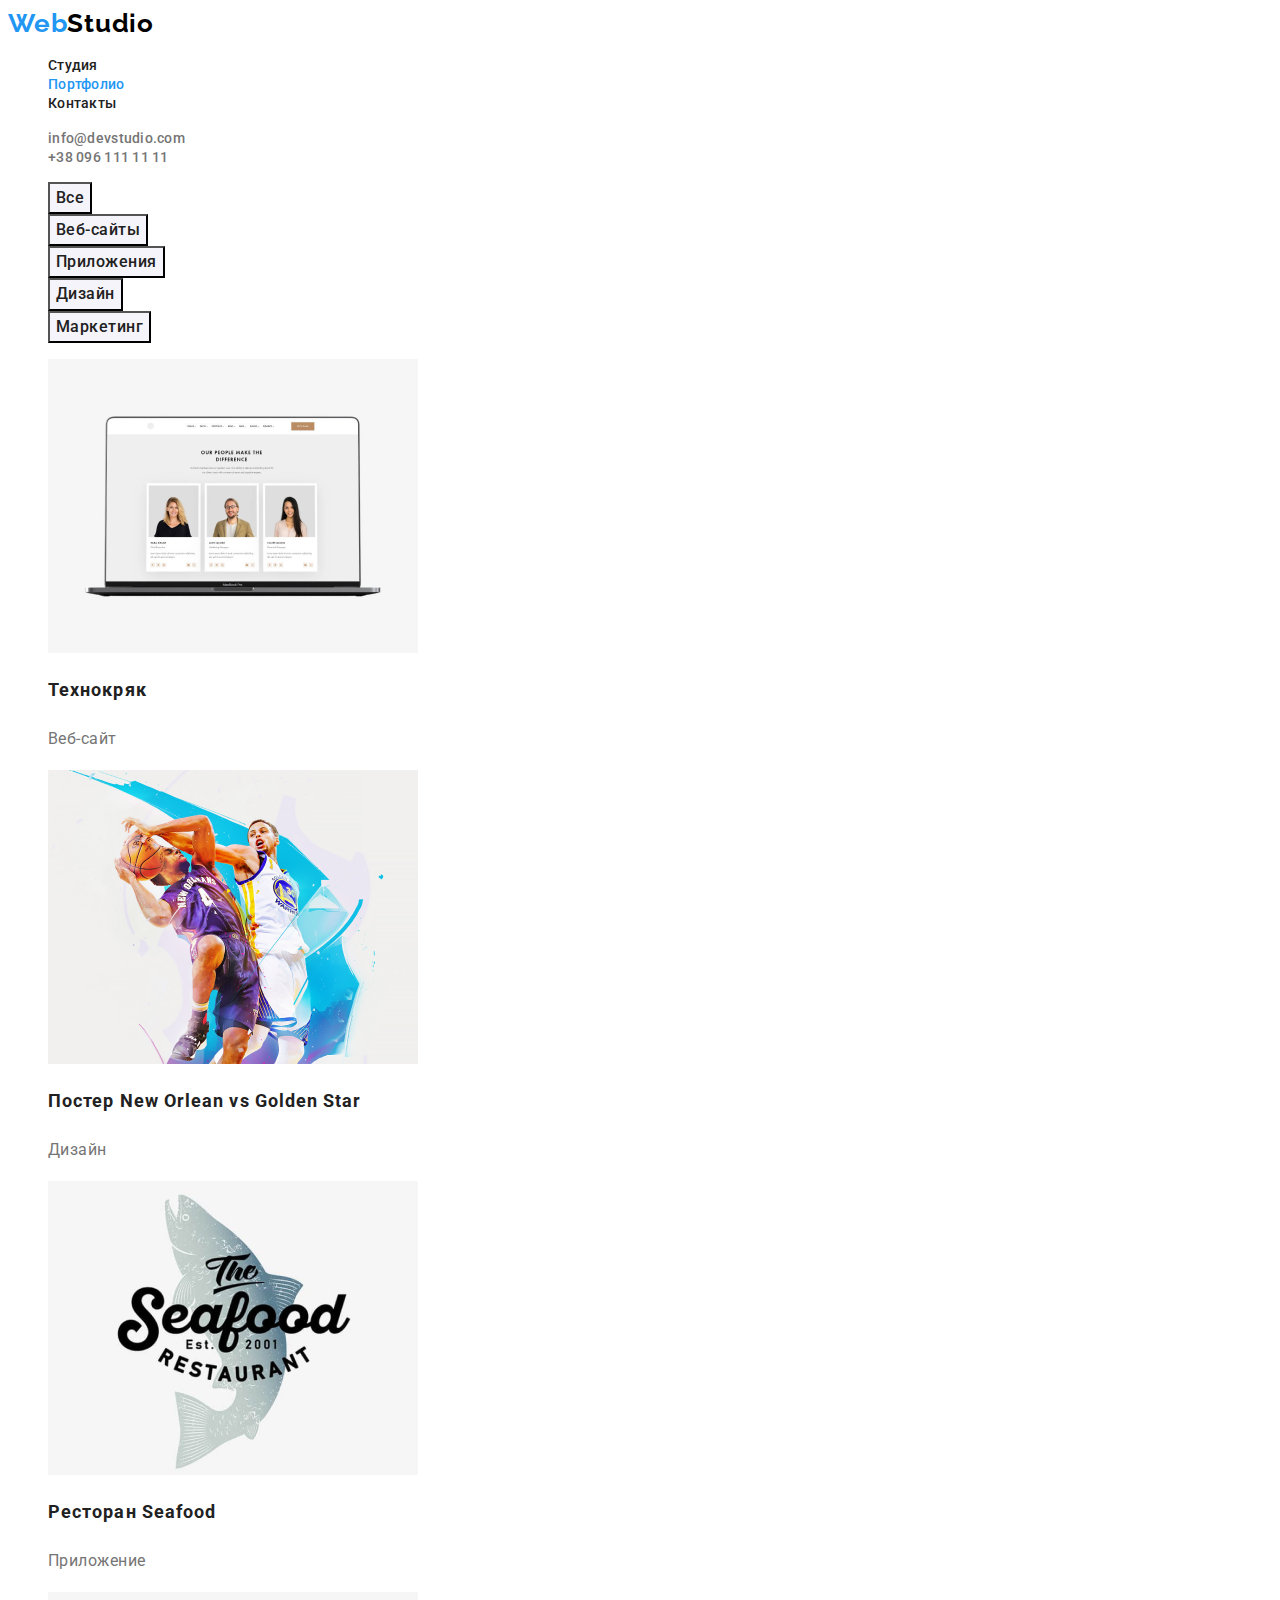
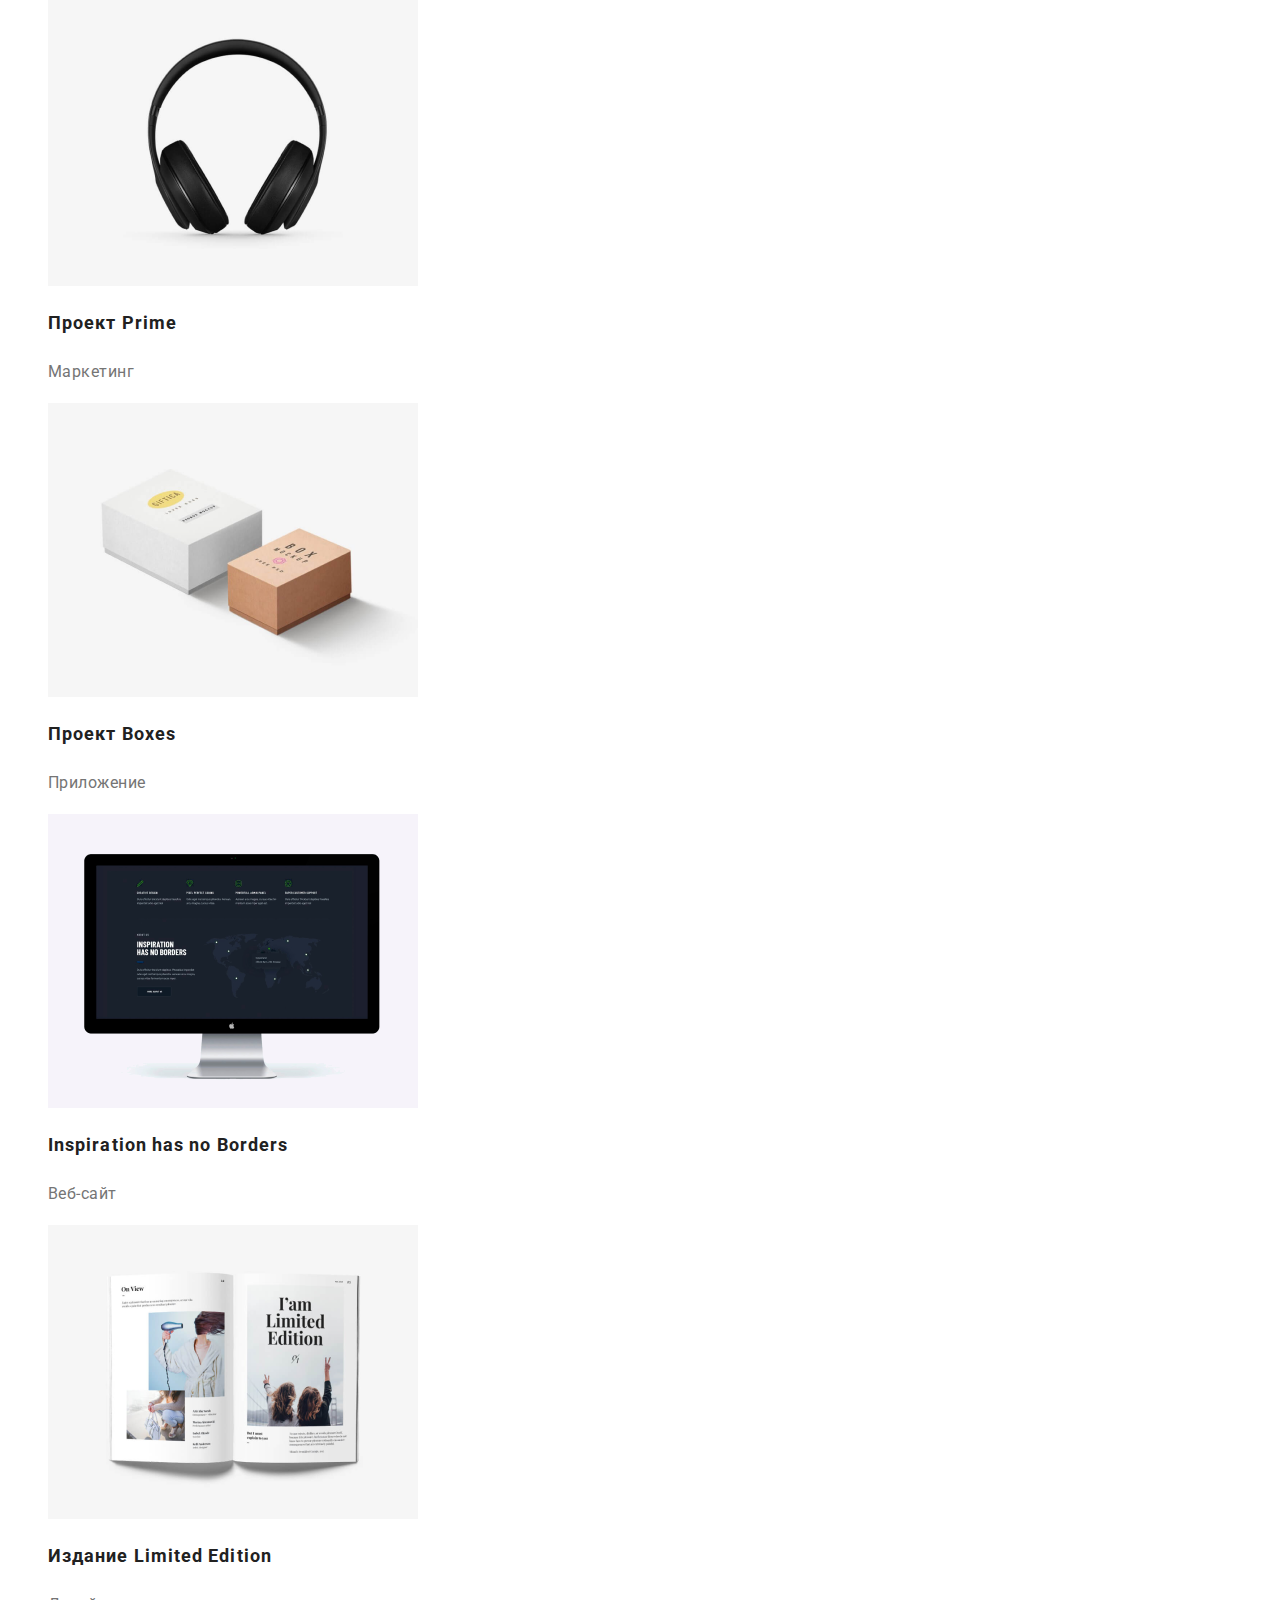
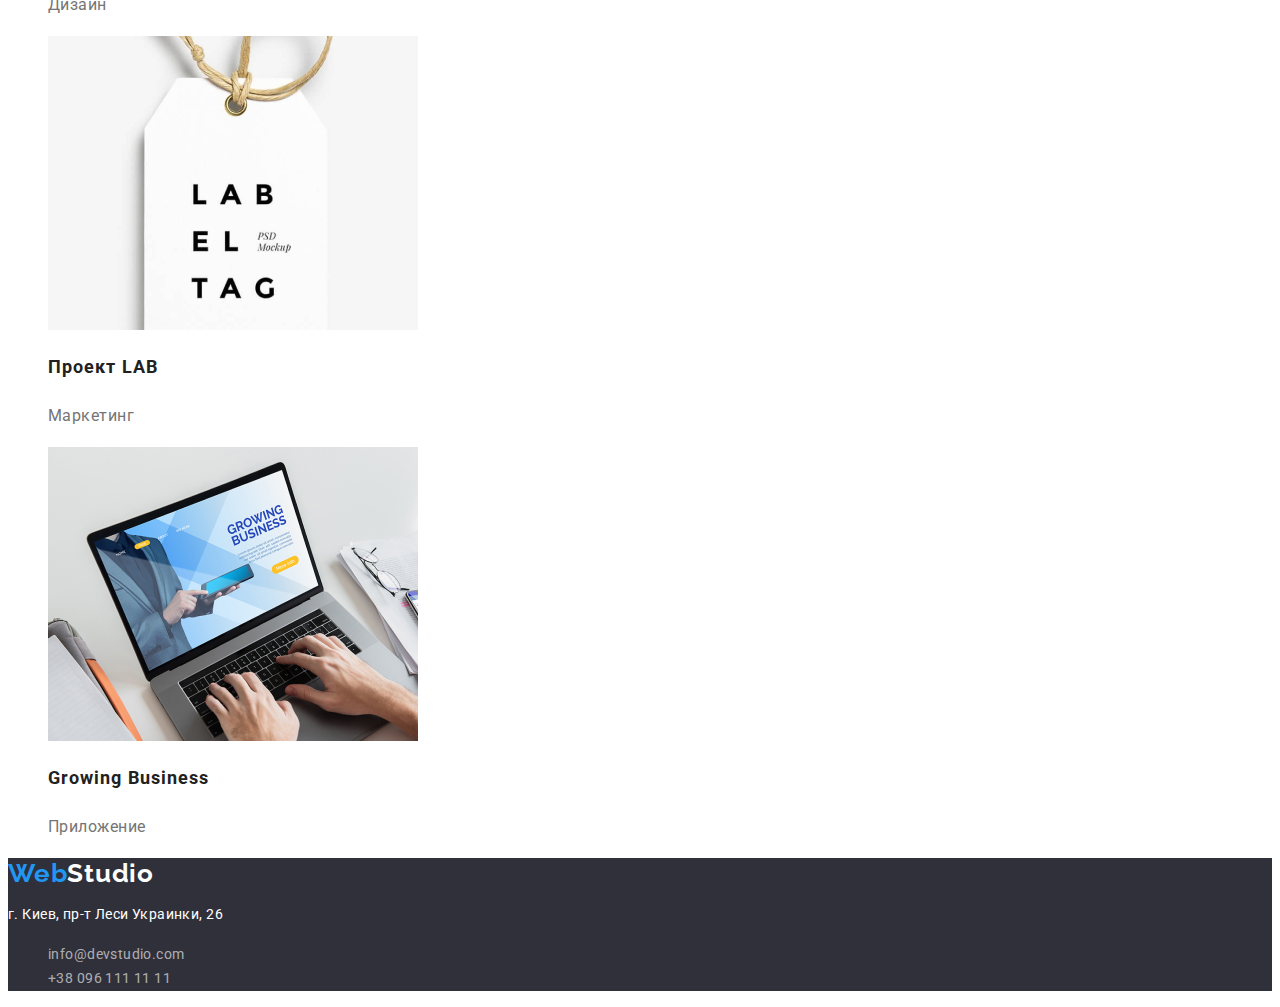
==== portfolio.html @ 2c758ee2 "git start hw03" ====
<!DOCTYPE html>
<html lang="ru">

<head>
    <meta charset="UTF-8">
    <meta name="viewport" content="width=device-width, initial-scale=1.0">
    <title>Homework 2</title>
    <link rel="stylesheet" href="./css/normalize.css" />
    <link rel="stylesheet" href="css/styles.css"/>
    <link rel="preconnect" href="https://fonts.gstatic.com">
    <link href="https://fonts.googleapis.com/css2?family=Raleway:wght@700&family=Roboto:wght@400;500;700;900&display=swap"
        rel="stylesheet">
</head>
<body>
    <header>
        <nav>
            <!-- Logo -->
            <a class="logo" href="index.html"><span class="web">Web</span><span class="studio-logo">Studio</span></a>
            <!-- Header menu -->
            <ul class="header-nav">
                <li><a href="index.html">Студия</a></li>
                <li><a href="portfolio.html" class="link current">Портфолио</a></li>
                <li><a href="#">Контакты</a></li>
            </ul>
        </nav>
        <!-- Contacts -->
        <address>
            <ul class="header-address">
                <li><a href="mailto:info@devstudio.com">info@devstudio.com</a></li>
                <li><a href="tel:+380961111111">+38 096 111 11 11</a></li>
            </ul>
        </address>
    </header>
    <main>
        <section>
            <ul class="portfolio-buttons">
                <li><button class="portfolio-button-text">Все</button></li>
                <li><button class="portfolio-button-text">Веб-сайты</button></li>
                <li><button class="portfolio-button-text">Приложения</button></li>
                <li><button class="portfolio-button-text">Дизайн</button></li>
                <li><button class="portfolio-button-text">Маркетинг</button></li>
            </ul>
            <!-- Hidden heading -->
            <h1 class="visually-hidden">All progects</h1>
            <ul class="all-progects">
                <li>
                    <img src="images/tekhnokriak.png" alt="Открытая страница в браузере" width="370">
                    <h2>Технокряк</h2>
                    <p>Веб-сайт</p>
                </li>
                <li>
                    <img src="images/poster-new-orlean-vs-golden-star.png" alt="постер с баскетболистами в игре" width="370">
                    <h2>Постер New Orlean vs Golden Star</h2>
                    <p>Дизайн</p>
                </li>
                <li>
                    <img src="images/restaurant-seafood.png" alt="логотип ресторана с рыбой" width="370">
                    <h2>Ресторан Seafood</h2>
                    <p>Приложение</p>
                </li>
                <li>
                    <img src="images/project-prime.png" alt="наушники" width="370">
                    <h2>Проект Prime</h2>
                    <p>Маркетинг</p>
                </li>
                <li>
                    <img src="images/project-boxes.png" alt="две коробки" width="370">
                    <h2>Проект Boxes</h2>
                    <p>Приложение</p>
                </li>
                <li>
                    <img src="images/inspirations-has-no-brothers.png" alt="страница в браузере с многочисленными секциями" width="370">
                    <h2>Inspiration has no Borders</h2>
                    <p>Веб-сайт</p>
                </li>
                <li>
                    <img src="images/izdanie-limited-editions.png" alt="раскрытая книга" width="370">
                    <h2>Издание Limited Edition</h2>
                    <p>Дизайн</p>
                </li>
                <li>
                    <img src="images/project-lab.png" alt="вещевая бирка с надписью" width="370">
                    <h2>Проект LAB</h2>
                    <p>Маркетинг</p>
                </li>
                <li>
                    <img src="images/growing-business.png" alt="руки на клавиатуре и открыт сайт в браузере" width="370">
                    <h2>Growing Business</h2>
                    <p>Приложение</p>
                </li>
            </ul>
        </section>  
    </main>
    <footer>
        <!-- Logo -->
        <a class="footer-logo" href="index.html"><span class="web">Web</span><span class="logo-studio">Studio</span></a>
        <address>
            <p class="address-footer">г. Киев, пр-т Леси Украинки, 26</p>
            <ul class="footer-contacts">
                <li><a href="mailto:info@devstudio.com">info@devstudio.com</a></li>
                <li><a href="tel:+380961111111">+38 096 111 11 11</a></li>
            </ul>
        </address>
    </footer>

</body>

</html>
---- css/styles.css ----
:root {
  --pre-black: rgba(33, 33, 33, 1);
  --white: rgba(255, 255, 255, 1);
  --grey: rgba(117, 117, 117, 1);
  --blue: rgba(33, 150, 243, 1);
  --black: rgba(0, 0, 0, 1);
  --dark-grey: rgba(47, 48, 58, 1);
  --white-op62: rgba(255, 255, 255, 0.62);
  --grey-white: rgba(236, 236, 236, 1);
  --light-grey-white: rgba(245, 244, 250, 1);
  --black-op25: rgba(0, 0, 0, 0.25);
}

body {
  font-family: 'Roboto', sans-serif;
}

/*header*/

header {
  background-color: var(--white);
}

.logo {
  font-family: 'Raleway', sans-serif;
  font-weight: 700;
  font-size: 26px;
  line-height: 1.2;
  letter-spacing: 0.03em;
  text-decoration: none;
  height: 31px;
  width: 145px;
  left: 215px;
  top: 24px;
  /* text-shadow: 0px 4px 4px var(--black-op25);  добавление тени для логотипа, включу потом*/
}

.logo:hover,
.logo:visited {
  color: var(--black);
}

.web {
  color: var(--blue);
}

.studio-logo {
  color: var(--black);
}

.header-nav {
  list-style-type: none; /* Убираем маркеры */
}

.header-nav a {
  color: var(--pre-black);
  text-decoration: none;
  height: 16px;
  font-size: 14px;
  font-weight: 500;
  line-height: 1.15;
  letter-spacing: 0.02em;
}

.header-nav a:visited {
  color: var(--pre-black);
}

.header-nav a:focus,
.header-nav a:hover {
  color: var(--blue);
}

.header-nav .link.current {
  color: var(--blue);
}

.header-address {
  list-style-type: none; /* Убираем маркеры */
}

.header-address a {
  color: var(--grey);
  text-decoration: none;
  height: 16px;
  font-size: 14px;
  font-weight: 500;
  letter-spacing: 0.02em;
  line-height: 1.15;
}

.header-address a:visited {
  color: var(--grey);
}

.header-address a:focus,
.header-address a:hover {
  color: var(--blue);
}

/*end header*/
/*hero*/

.hero {
  background-color: var(--dark-grey);
}

.hero-title {
  color: var(--white);
  text-transform: uppercase;
  font-size: 44px;
  font-weight: 900;
  line-height: 1.36;
  letter-spacing: 0.06em;
  text-align: center;
}

.button-hero {
  font-family: inherit;
  color: var(--white);
  background-color: var(--blue);
  font-size: 16px;
  font-weight: 700;
  line-height: 1.88;
  letter-spacing: 0.06em;
  text-align: center;
}

.button-text {
  text-align: center;
}

/*end hero*/

/*section Наши преимущества */

.visually-hidden {
  position: absolute;
  width: 1px;
  height: 1px;
  margin: -1px;
  border: 0;
  padding: 0;

  white-space: nowrap;
  clip-path: inset(100%);
  clip: rect(0 0 0 0);
  overflow: hidden;
}

.our-advantages h3 {
  color: var(--pre-black);
  font-size: 14px;
  font-weight: 700;
  line-height: 1.15;
  letter-spacing: 0.03em;
  text-align: left;
  text-transform: uppercase;
}

.our-advantages p {
  color: var(--grey);
  font-size: 14px;
  font-weight: 400;
  line-height: 1.71;
  letter-spacing: 0.03em;
  text-align: left;
}

.our-advantages {
  list-style-type: none; /* Убираем маркеры */
}

/* end Наши преимущества */
/* чем мы занимаемся */

.what-we-do {
  color: var(--pre-black);
  font-size: 36px;
  font-weight: 700;
  line-height: 1.17;
  letter-spacing: 0.03em;
  text-align: center;
}

.what-we-do-images {
  list-style-type: none; /* Убираем маркеры */
}

/* end чем мы занимаемся */
/*our team*/

.team-section {
  background-color: var(--light-grey-white);
}

.team {
  color: var(--pre-black);
  font-size: 36px;
  font-weight: 700;
  line-height: 1.17;
  letter-spacing: 0.03em;
  text-align: center;
}

.list-team {
  list-style-type: none; /* Убираем маркеры */
}

.list-team h3 {
  color: var(--pre-black);
  font-size: 16px;
  font-weight: 500;
  line-height: 1.19;
  letter-spacing: 0.03em;
}

.list-team p {
  color: var(--grey);
  font-size: 16px;
  font-weight: 400;
  line-height: 1.19;
  letter-spacing: 0.03em;
}

/*end our team*/
/*footer*/

footer {
  background-color: var(--dark-grey);
}

.footer-logo {
  font-family: 'Raleway', sans-serif;
  font-size: 26px;
  font-weight: 700;
  line-height: 1.2;
  letter-spacing: 0.03em;
  text-align: left;
  text-decoration: none;
}

.logo-studio {
  color: var(--white);
}

.address-footer {
  font-family: inherit;
  color: var(--white);
  font-size: 14px;
  font-weight: 400;
  line-height: 1.71;
  letter-spacing: 0.03em;
  text-align: left;
  text-indent: ;
}

.footer-contacts {
  list-style-type: none; /* Убираем маркеры */
}

.footer-contacts a {
  font-family: inherit;
  color: var(--white-op62);
  font-size: 14px;
  font-weight: 400;
  line-height: 1.71;
  letter-spacing: 0.03em;
  text-align: left;
  text-decoration: none;
}

/* portfolio file*/
/*main portfolio */

.portfolio-buttons {
  list-style-type: none;
}

.portfolio-buttons button:focus,
.portfolio-buttons button:hover {
  color: var(--white);
  background-color: var(--blue);
}

.portfolio-button-text {
  color: var(--pre-black);
  background-color: var(--light-grey-white);
  font-family: inherit;
  font-size: 16px;
  font-weight: 500;
  line-height: 1.63;
  letter-spacing: 0.03em;
}

.all-progects {
  list-style-type: none;
}

.all-progects h2 {
  color: var(--pre-black);
  font-family: inherit;
  font-size: 18px;
  font-weight: 700;
  line-height: 2;
  letter-spacing: 0.06em;
}

.all-progects p {
  color: var(--grey);
  font-family: inherit;
  font-size: 16px;
  font-weight: 400;
  line-height: 1.88;
  letter-spacing: 0.03em;
}
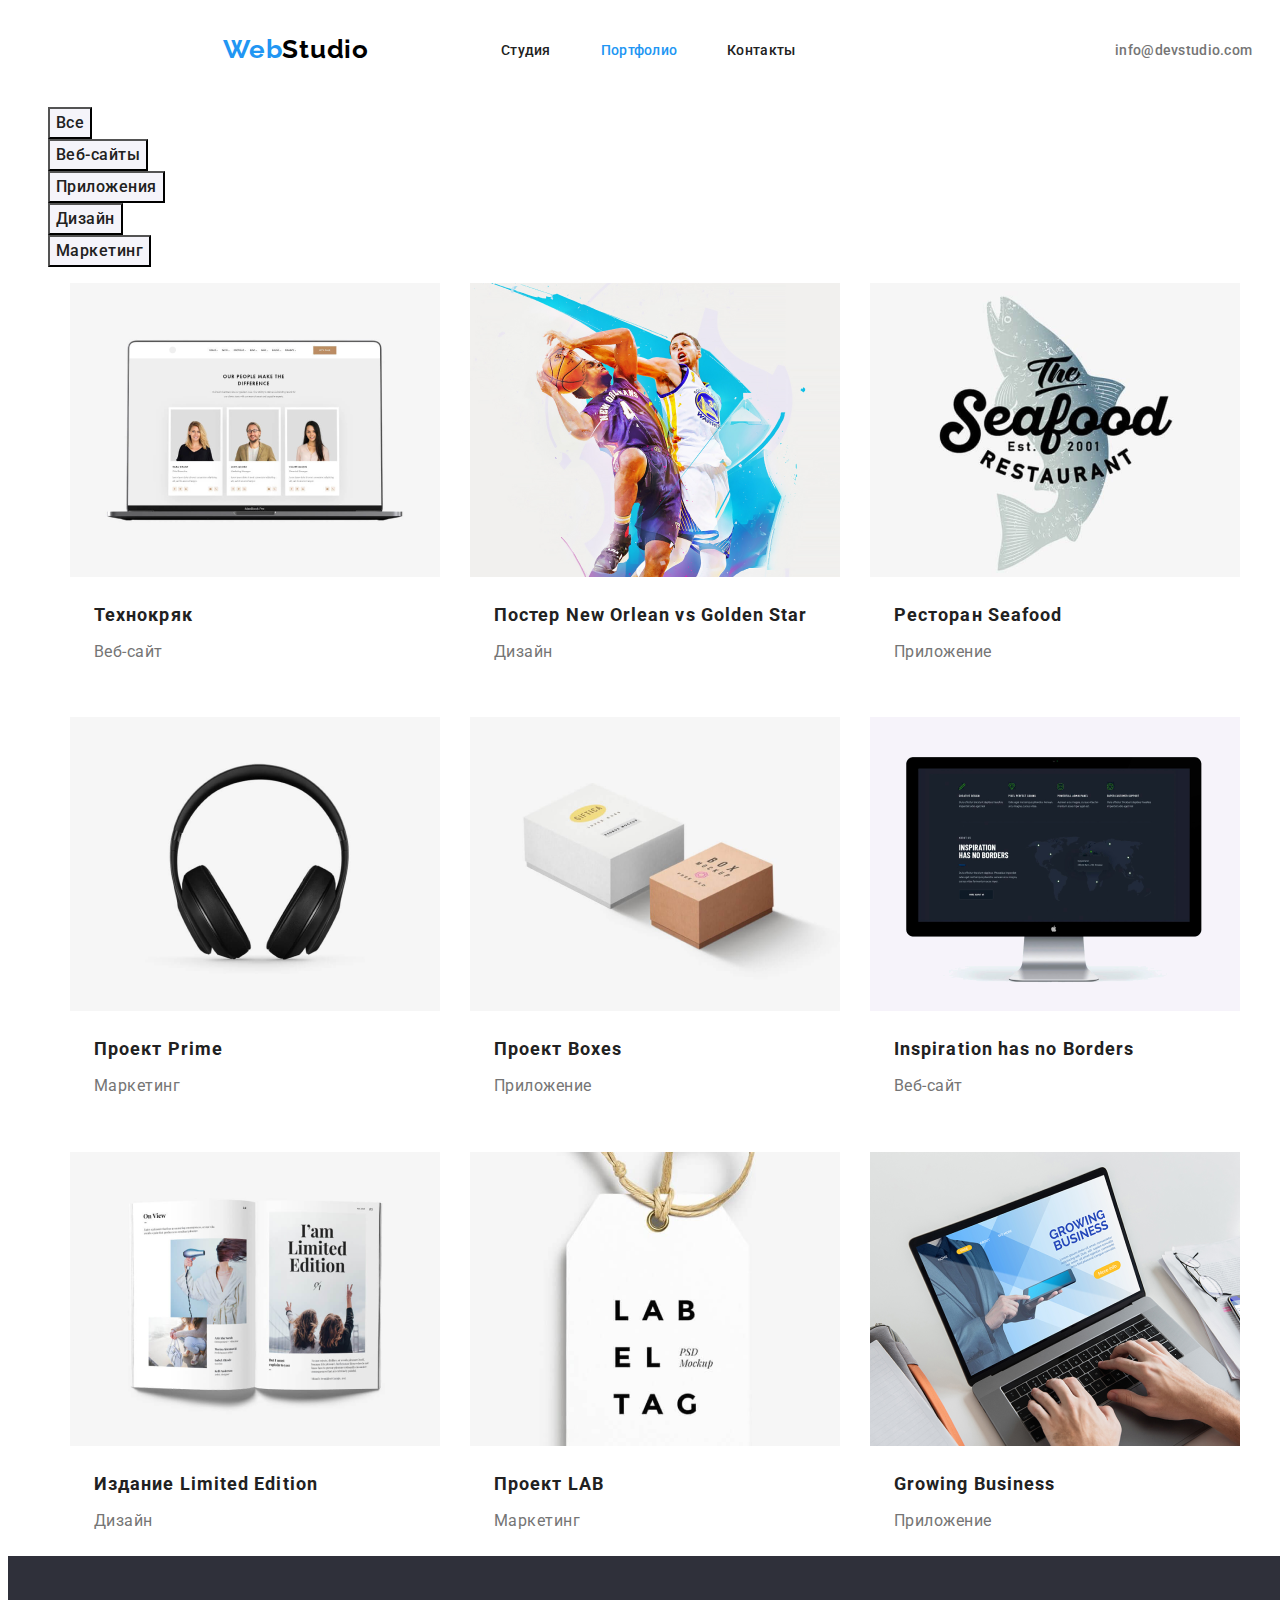
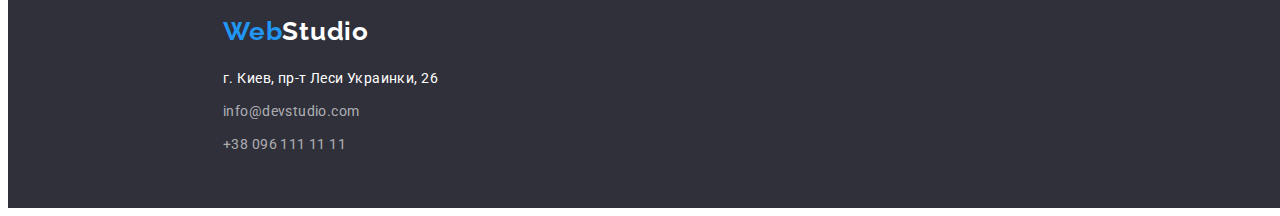
==== commit 2f36609e: "portfolio page, container-cards" ====
--- a/portfolio.html
+++ b/portfolio.html
@@ -18,16 +18,16 @@
             <a class="logo" href="index.html"><span class="web">Web</span><span class="studio-logo">Studio</span></a>
             <!-- Header menu -->
             <ul class="header-nav">
-                <li><a href="index.html">Студия</a></li>
-                <li><a href="portfolio.html" class="link current">Портфолио</a></li>
-                <li><a href="#">Контакты</a></li>
+                <li class="nav-item"><a href="index.html" class="link">Студия</a></li>
+                <li class="nav-item"><a href="portfolio.html" class="link current">Портфолио</a></li>
+                <li class="nav-item"><a href="#" class="link">Контакты</a></li>
             </ul>
         </nav>
         <!-- Contacts -->
         <address>
             <ul class="header-address">
-                <li><a href="mailto:info@devstudio.com">info@devstudio.com</a></li>
-                <li><a href="tel:+380961111111">+38 096 111 11 11</a></li>
+                <li class="address-item"><a href="mailto:info@devstudio.com">info@devstudio.com</a></li>
+                <li class="address-item"><a href="tel:+380961111111">+38 096 111 11 11</a></li>
             </ul>
         </address>
     </header>
@@ -42,65 +42,122 @@
             </ul>
             <!-- Hidden heading -->
             <h1 class="visually-hidden">All progects</h1>
-            <ul class="all-progects">
-                <li>
-                    <img src="images/tekhnokriak.png" alt="Открытая страница в браузере" width="370">
-                    <h2>Технокряк</h2>
-                    <p>Веб-сайт</p>
-                </li>
-                <li>
-                    <img src="images/poster-new-orlean-vs-golden-star.png" alt="постер с баскетболистами в игре" width="370">
-                    <h2>Постер New Orlean vs Golden Star</h2>
-                    <p>Дизайн</p>
-                </li>
-                <li>
-                    <img src="images/restaurant-seafood.png" alt="логотип ресторана с рыбой" width="370">
-                    <h2>Ресторан Seafood</h2>
-                    <p>Приложение</p>
-                </li>
-                <li>
-                    <img src="images/project-prime.png" alt="наушники" width="370">
-                    <h2>Проект Prime</h2>
-                    <p>Маркетинг</p>
-                </li>
-                <li>
-                    <img src="images/project-boxes.png" alt="две коробки" width="370">
-                    <h2>Проект Boxes</h2>
-                    <p>Приложение</p>
-                </li>
-                <li>
-                    <img src="images/inspirations-has-no-brothers.png" alt="страница в браузере с многочисленными секциями" width="370">
-                    <h2>Inspiration has no Borders</h2>
-                    <p>Веб-сайт</p>
-                </li>
-                <li>
-                    <img src="images/izdanie-limited-editions.png" alt="раскрытая книга" width="370">
-                    <h2>Издание Limited Edition</h2>
-                    <p>Дизайн</p>
-                </li>
-                <li>
-                    <img src="images/project-lab.png" alt="вещевая бирка с надписью" width="370">
-                    <h2>Проект LAB</h2>
-                    <p>Маркетинг</p>
-                </li>
-                <li>
-                    <img src="images/growing-business.png" alt="руки на клавиатуре и открыт сайт в браузере" width="370">
-                    <h2>Growing Business</h2>
-                    <p>Приложение</p>
-                </li>
-            </ul>
+            <div class="container-cards">
+                <ul class="all-progects">
+                    <li class="item">
+                        <article class="card">
+                            <div class="card-thumb">
+                                <img src="images/tekhnokriak.png" alt="Открытая страница в браузере" width="370">
+                            </div>
+                            <div class="card-content">
+                                <h2 class="card-heading">Технокряк</h2>
+                                <p class="card-text">Веб-сайт</p>
+                            </div>
+                        </article>
+                    </li>
+                    <li class="item">
+                        <article class="card">
+                            <div class="card-thumb">
+                                <img src="images/poster-new-orlean-vs-golden-star.png" alt="постер с баскетболистами в игре" width="370">
+                            </div>
+                            <div class="card-content">
+                                <h2 class="card-heading">Постер New Orlean vs Golden Star</h2>
+                                <p class="card-text">Дизайн</p>
+                            </div>
+                        </article>
+                    </li>
+                    <li class="item">
+                        <article class="card">
+                            <div class="card-thumb">
+                                <img src="images/restaurant-seafood.png" alt="логотип ресторана с рыбой" width="370">
+                            </div>
+                            <div class="card-content">
+                                <h2 class="card-heading">Ресторан Seafood</h2>
+                                <p class="card-text">Приложение</p>
+                            </div>    
+                        </article>
+                    </li>
+                    <li class="item">
+                        <article class="card">
+                            <div class="card-thumb">
+                                <img src="images/project-prime.png" alt="наушники" width="370">
+                            </div>
+                            <div class="card-content">
+                                <h2 class="card-heading">Проект Prime</h2>
+                                <p class="card-text">Маркетинг</p>
+                            </div>
+                        </article>
+                    </li>
+                    <li class="item">
+                        <article class="card">
+                            <div class="card-thumb">
+                                <img src="images/project-boxes.png" alt="две коробки" width="370">
+                            </div>
+                            <div class="card-content">
+                                <h2 class="card-heading">Проект Boxes</h2>
+                                <p class="card-text">Приложение</p>
+                            </div>
+                        </article>
+                    </li>
+                    <li class="item">
+                        <article class="card">
+                            <div class="card-thumb">
+                                <img src="images/inspirations-has-no-brothers.png" alt="страница в браузере с многочисленными секциями" width="370">
+                            </div>
+                            <div class="card-content">
+                                <h2 class="card-heading">Inspiration has no Borders</h2>
+                                <p class="card-text">Веб-сайт</p>
+                            </div>
+                        </article>
+                    </li>
+                    <li class="item">
+                        <article class="card">
+                            <div class="card-thumb">
+                                <img src="images/izdanie-limited-editions.png" alt="раскрытая книга" width="370">
+                            </div>
+                            <div class="card-content">
+                                <h2 class="card-heading">Издание Limited Edition</h2>
+                                <p class="card-text">Дизайн</p>
+                            </div>
+                        </article>
+                    </li>
+                    <li class="item">
+                        <article class="card">
+                            <div class="card-thumb">
+                                <img src="images/project-lab.png" alt="вещевая бирка с надписью" width="370">
+                            </div>
+                            <div class="card-content">
+                                <h2 class="card-heading">Проект LAB</h2>
+                                <p class="card-text">Маркетинг</p>
+                            </div>
+                        </article>
+                    </li>
+                    <li class="item">
+                        <article class="card">
+                            <div class="card-thumb">
+                                <img src="images/growing-business.png" alt="руки на клавиатуре и открыт сайт в браузере" width="370">
+                            </div>
+                            <div class="card-content">
+                                <h2 class="card-heading">Growing Business</h2>
+                                <p class="card-text">Приложение</p>
+                            </div>
+                        </article>
+                    </li>
+                </ul>
+            </div>
         </section>  
     </main>
     <footer>
-        <!-- Logo -->
-        <a class="footer-logo" href="index.html"><span class="web">Web</span><span class="logo-studio">Studio</span></a>
-        <address>
-            <p class="address-footer">г. Киев, пр-т Леси Украинки, 26</p>
-            <ul class="footer-contacts">
-                <li><a href="mailto:info@devstudio.com">info@devstudio.com</a></li>
-                <li><a href="tel:+380961111111">+38 096 111 11 11</a></li>
-            </ul>
-        </address>
+        <div class="footer-container">
+            <a class="footer-logo" href="index.html"><span class="web">Web</span><span class="logo-studio">Studio</span></a>
+            <address class="footer-box">
+                <p class="address-footer">г. Киев, пр-т Леси Украинки, 26</p>
+                <ul class="footer-contacts">
+                    <li class="footer-contacts-item"><a href="mailto:info@devstudio.com">info@devstudio.com</a></li>
+                    <li class="footer-contacts-item"><a href="tel:+380961111111">+38 096 111 11 11</a></li>
+                </ul>
+            </address>
+        </div>
     </footer>
 
 </body>
--- a/css/styles.css
+++ b/css/styles.css
@@ -15,10 +15,29 @@
   font-family: 'Roboto', sans-serif;
 }
 
+img {
+  display: block;
+  max-width: 100%;
+  height: auto;
+}
+
 /*header*/
 
 header {
+  display: flex;
+  align-items: center;
+  width: 1200px;
+  margin-left: auto;
+  margin-right: auto;
+  padding-left: 215px;
+  padding-right: 215px;
+
   background-color: var(--white);
+}
+
+nav {
+  display: flex;
+  align-items: center;
 }
 
 .logo {
@@ -32,6 +51,7 @@
   width: 145px;
   left: 215px;
   top: 24px;
+
   /* text-shadow: 0px 4px 4px var(--black-op25);  добавление тени для логотипа, включу потом*/
 }
 
@@ -49,7 +69,22 @@
 }
 
 .header-nav {
+  display: flex;
+  margin-left: 93px;
+  margin-bottom: 0px;
+  margin-top: 0px;
+
   list-style-type: none; /* Убираем маркеры */
+}
+
+.header-nav .nav-item + .nav-item {
+  margin-left: 50px;
+}
+
+.header-nav .link {
+  display: block;
+  padding-bottom: 32px;
+  padding-top: 32px;
 }
 
 .header-nav a {
@@ -76,7 +111,25 @@
 }
 
 .header-address {
+  display: flex;
+  margin-bottom: 0px;
+  margin-top: 0px;
+
   list-style-type: none; /* Убираем маркеры */
+}
+
+address {
+  display: flex;
+  margin-left: auto;
+  margin-bottom: 0px;
+}
+
+.header-address .address-item + .address-item {
+  margin-left: 50px;
+}
+
+.header-address .address-item {
+  padding: 32px 0px;
 }
 
 .header-address a {
@@ -99,13 +152,20 @@
 }
 
 /*end header*/
-/*hero*/
+/* == HERO == */
 
 .hero {
   background-color: var(--dark-grey);
+  width: 1600px;
+  height: 600px;
+  margin-left: auto;
+  margin-right: auto;
 }
 
 .hero-title {
+  margin-top: 0px;
+  margin-bottom: 40px;
+  padding-top: 200px;
   color: var(--white);
   text-transform: uppercase;
   font-size: 44px;
@@ -116,6 +176,7 @@
 }
 
 .button-hero {
+  display: inline-block;
   font-family: inherit;
   color: var(--white);
   background-color: var(--blue);
@@ -123,16 +184,25 @@
   font-weight: 700;
   line-height: 1.88;
   letter-spacing: 0.06em;
-  text-align: center;
+  padding: 10px 32px;
+  border-radius: 6px;
+  border: none;
 }
 
 .button-text {
   text-align: center;
+  margin-bottom: 0px;
+  margin-top: 0px;
 }
 
 /*end hero*/
 
 /*section Наши преимущества */
+
+.container {
+  display: flex;
+  justify-content: center;
+}
 
 .visually-hidden {
   position: absolute;
@@ -148,7 +218,20 @@
   overflow: hidden;
 }
 
+.list-advantages {
+  margin: 0px;
+  padding: 0px;
+  width: 370px;
+}
+
+.our-advantages .list-advantages + .list-advantages {
+  margin-left: 30px;
+}
+
 .our-advantages h3 {
+  margin-top: 94px;
+  margin-bottom: 10px;
+  padding: 0px;
   color: var(--pre-black);
   font-size: 14px;
   font-weight: 700;
@@ -159,6 +242,8 @@
 }
 
 .our-advantages p {
+  margin: 0px;
+  padding: 0px;
   color: var(--grey);
   font-size: 14px;
   font-weight: 400;
@@ -168,6 +253,10 @@
 }
 
 .our-advantages {
+  display: flex;
+  margin: 0px;
+  width: 1170px;
+  padding: 0 15px;
   list-style-type: none; /* Убираем маркеры */
 }
 
@@ -175,6 +264,8 @@
 /* чем мы занимаемся */
 
 .what-we-do {
+  margin-top: 94px;
+  margin-bottom: 50px;
   color: var(--pre-black);
   font-size: 36px;
   font-weight: 700;
@@ -184,7 +275,23 @@
 }
 
 .what-we-do-images {
+  width: 1170px;
+  padding-right: 15px;
+  padding-left: 15px;
+  display: flex;
+  margin-top: 0px;
+  margin-bottom: 94px;
+  margin-left: auto;
+  margin-right: auto;
   list-style-type: none; /* Убираем маркеры */
+}
+
+.what-we-do-images .what-we-do-item + .what-we-do-item {
+  margin-left: 30px;
+}
+
+.what-we-do-images img {
+  display: block;
 }
 
 /* end чем мы занимаемся */
@@ -192,9 +299,16 @@
 
 .team-section {
   background-color: var(--light-grey-white);
+  width: 1600px;
+  height: 648px;
+  margin-left: auto;
+  margin-right: auto;
 }
 
 .team {
+  margin-top: 0px;
+  padding-top: 94px;
+  margin-bottom: 50px;
   color: var(--pre-black);
   font-size: 36px;
   font-weight: 700;
@@ -203,7 +317,31 @@
   text-align: center;
 }
 
+.list-team .team-item + .team-item {
+  margin-left: 30px;
+}
+
+.name {
+  margin-top: 30px;
+  margin-bottom: 10px;
+  text-align: center;
+}
+
+.position {
+  margin-top: 0px;
+  margin-bottom: 30px;
+  text-align: center;
+}
+
 .list-team {
+  width: 1170px;
+  padding-right: 15px;
+  padding-left: 15px;
+  display: flex;
+  margin-top: 0px;
+  margin-bottom: 94px;
+  margin-left: auto;
+  margin-right: auto;
   list-style-type: none; /* Убираем маркеры */
 }
 
@@ -223,11 +361,24 @@
   letter-spacing: 0.03em;
 }
 
+.list-team img {
+  display: block;
+}
+
 /*end our team*/
 /*footer*/
 
 footer {
   background-color: var(--dark-grey);
+  width: 1600px;
+  height: 252px;
+  margin-right: auto;
+  margin-left: auto;
+}
+
+.footer-container {
+  margin-left: 215px;
+  padding-top: 60px;
 }
 
 .footer-logo {
@@ -244,7 +395,15 @@
   color: var(--white);
 }
 
+.footer-box {
+  display: flex;
+  margin-top: 20px;
+  flex-direction: column;
+}
+
 .address-footer {
+  margin-top: 0px;
+  margin-bottom: 0px;
   font-family: inherit;
   color: var(--white);
   font-size: 14px;
@@ -256,7 +415,14 @@
 }
 
 .footer-contacts {
+  margin-top: 0px;
+  margin-bottom: 0px;
+  padding-left: 0px;
   list-style-type: none; /* Убираем маркеры */
+}
+
+.footer-contacts-item {
+  margin-top: 9px;
 }
 
 .footer-contacts a {
@@ -270,7 +436,7 @@
   text-decoration: none;
 }
 
-/* portfolio file*/
+/* ==PORTFOLIO FILE==*/
 /*main portfolio */
 
 .portfolio-buttons {
@@ -293,8 +459,43 @@
   letter-spacing: 0.03em;
 }
 
+.container-cards {
+  width: 1200px;
+  margin-left: auto;
+  margin-right: auto;
+  padding-right: 15px;
+  padding-left: 15px;
+}
+
 .all-progects {
+  display: flex;
+  flex-wrap: wrap;
   list-style-type: none;
+  padding: 0px;
+  margin: 0px;
+  list-style: 0;
+  margin-top: -30px;
+  margin-right: -30px;
+}
+
+.all-progects > .item {
+  flex-basis: calc(100% / 3 -30px);
+  margin-top: 30px;
+  margin-left: 30px;
+}
+
+.card-heading {
+  margin-top: 0px;
+  margin-bottom: 0px;
+}
+
+.card-text {
+  margin-top: 4px;
+  margin-bottom: 0px;
+}
+
+.card-content {
+  padding: 20px 24px;
 }
 
 .all-progects h2 {
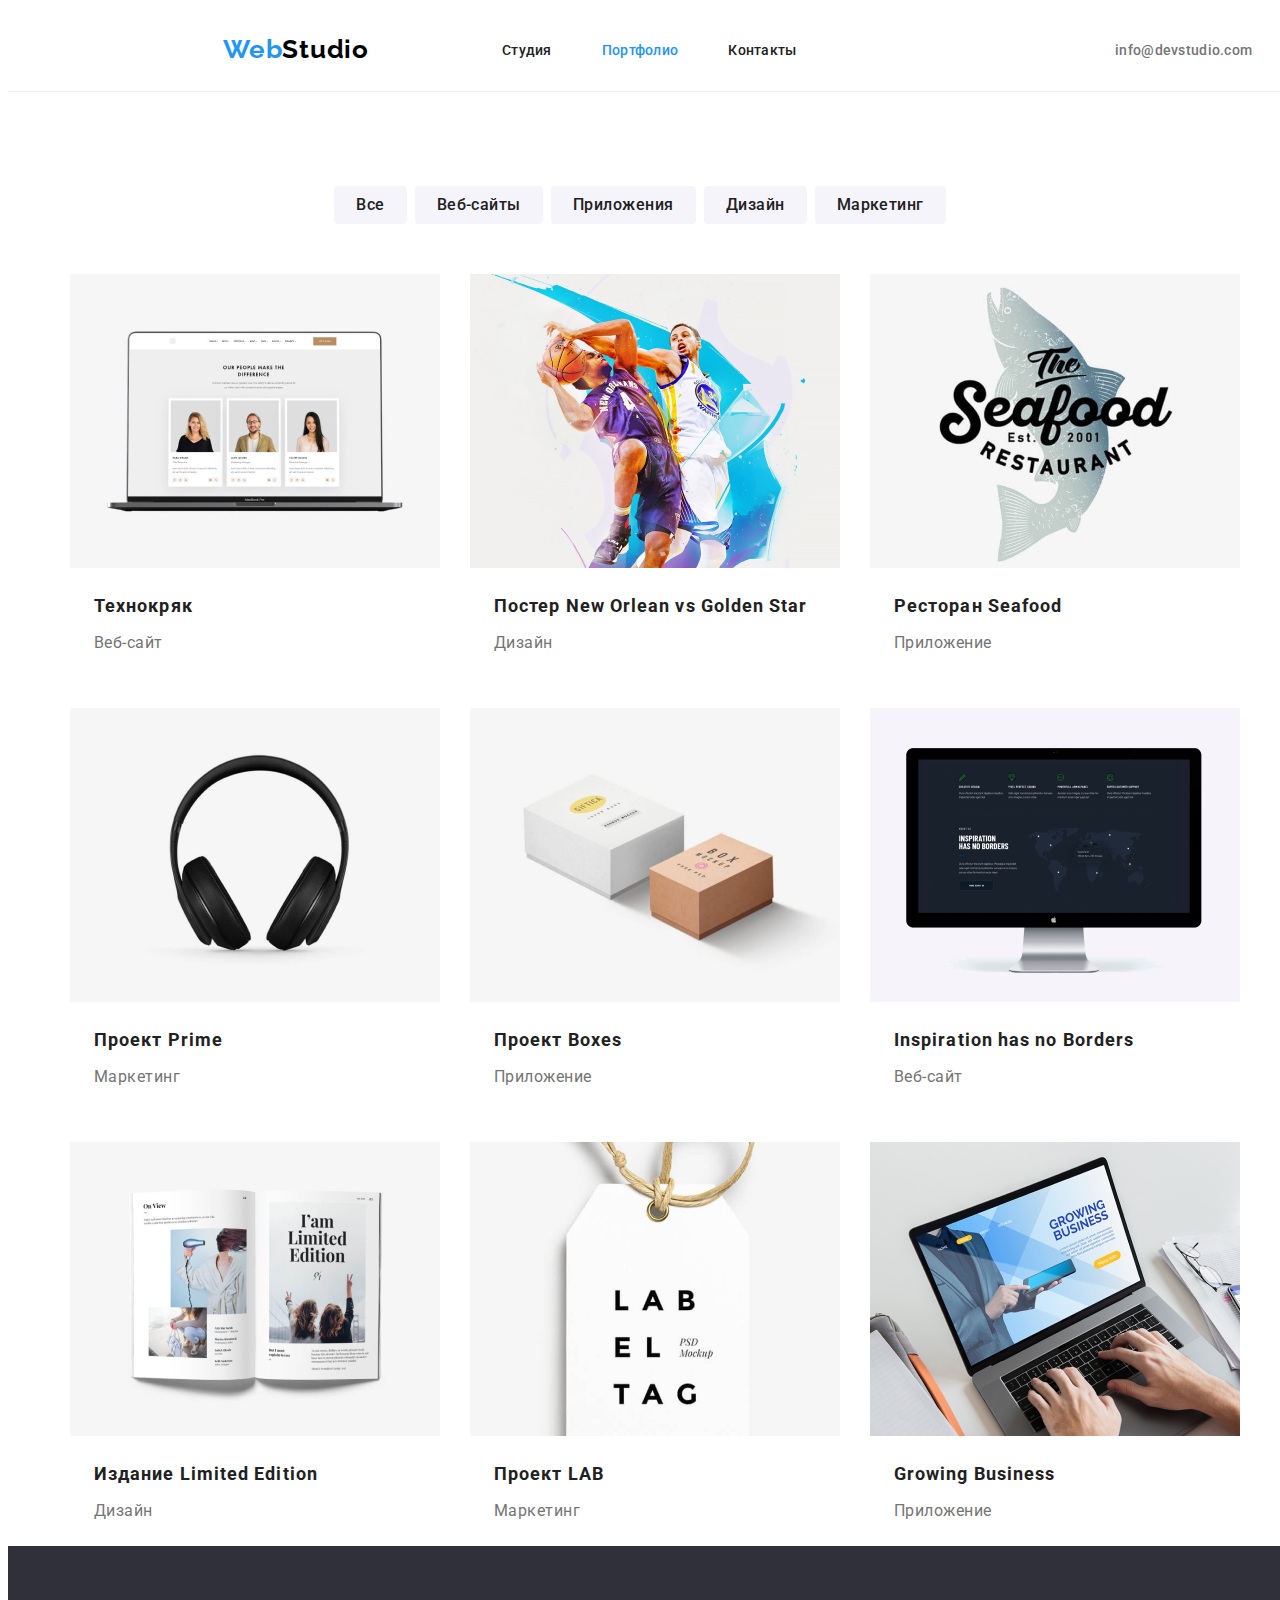
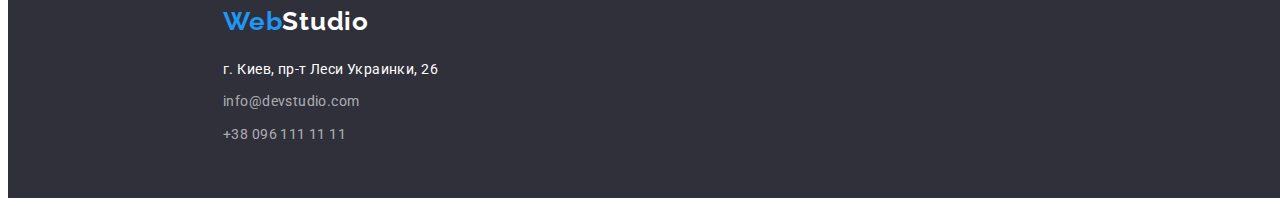
==== commit 527066f2: "ready for pass, first try" ====
--- a/portfolio.html
+++ b/portfolio.html
@@ -14,14 +14,18 @@
 <body>
     <header>
         <nav>
-            <!-- Logo -->
-            <a class="logo" href="index.html"><span class="web">Web</span><span class="studio-logo">Studio</span></a>
-            <!-- Header menu -->
-            <ul class="header-nav">
-                <li class="nav-item"><a href="index.html" class="link">Студия</a></li>
-                <li class="nav-item"><a href="portfolio.html" class="link current">Портфолио</a></li>
-                <li class="nav-item"><a href="#" class="link">Контакты</a></li>
-            </ul>
+            <div class="header">
+                <!-- Logo -->
+                <div class="logo-header">
+                <a class="logo" href="index.html"><span class="web">Web</span><span class="studio-logo">Studio</span></a>
+                </div>
+                <!-- Header menu -->
+                <ul class="header-nav">
+                    <li class="nav-item"><a href="index.html" class="link">Студия</a></li>
+                    <li class="nav-item"><a href="portfolio.html" class="link current">Портфолио</a></li>
+                    <li class="nav-item"><a href="#" class="link">Контакты</a></li>
+                </ul>
+            </div>
         </nav>
         <!-- Contacts -->
         <address>
@@ -33,13 +37,15 @@
     </header>
     <main>
         <section>
-            <ul class="portfolio-buttons">
-                <li><button class="portfolio-button-text">Все</button></li>
-                <li><button class="portfolio-button-text">Веб-сайты</button></li>
-                <li><button class="portfolio-button-text">Приложения</button></li>
-                <li><button class="portfolio-button-text">Дизайн</button></li>
-                <li><button class="portfolio-button-text">Маркетинг</button></li>
-            </ul>
+            <div class="buttons-container">
+                <ul class="portfolio-buttons">
+                    <li class="portfolio-button-item"><button class="portfolio-button-text">Все</button></li>
+                    <li class="portfolio-button-item"><button class="portfolio-button-text">Веб-сайты</button></li>
+                    <li class="portfolio-button-item"><button class="portfolio-button-text">Приложения</button></li>
+                    <li class="portfolio-button-item"><button class="portfolio-button-text">Дизайн</button></li>
+                    <li class="portfolio-button-item"><button class="portfolio-button-text">Маркетинг</button></li>
+                </ul>
+            </div>
             <!-- Hidden heading -->
             <h1 class="visually-hidden">All progects</h1>
             <div class="container-cards">
--- a/css/styles.css
+++ b/css/styles.css
@@ -35,7 +35,11 @@
   background-color: var(--white);
 }
 
-nav {
+header {
+  border-bottom: 1px solid var(--grey-white);
+}
+
+.header {
   display: flex;
   align-items: center;
 }
@@ -53,6 +57,10 @@
   top: 24px;
 
   /* text-shadow: 0px 4px 4px var(--black-op25);  добавление тени для логотипа, включу потом*/
+}
+
+.logo-header {
+  display: block;
 }
 
 .logo:hover,
@@ -439,17 +447,37 @@
 /* ==PORTFOLIO FILE==*/
 /*main portfolio */
 
+.buttons-container {
+  margin-left: auto;
+  margin-right: auto;
+  margin-top: 94px;
+  margin-bottom: 50px;
+}
+
 .portfolio-buttons {
+  display: flex;
   list-style-type: none;
+  padding: 0px;
+  margin: 0px;
+  justify-content: center;
+}
+.portfolio-buttons .portfolio-button-item {
+  display: flex;
+}
+
+.portfolio-buttons .portfolio-button-item + .portfolio-button-item {
+  margin-left: 8px;
 }
 
 .portfolio-buttons button:focus,
 .portfolio-buttons button:hover {
   color: var(--white);
   background-color: var(--blue);
+  border: none;
 }
 
 .portfolio-button-text {
+  display: block;
   color: var(--pre-black);
   background-color: var(--light-grey-white);
   font-family: inherit;
@@ -457,6 +485,9 @@
   font-weight: 500;
   line-height: 1.63;
   letter-spacing: 0.03em;
+  border: none;
+  border-radius: 4px;
+  padding: 6px 22px;
 }
 
 .container-cards {
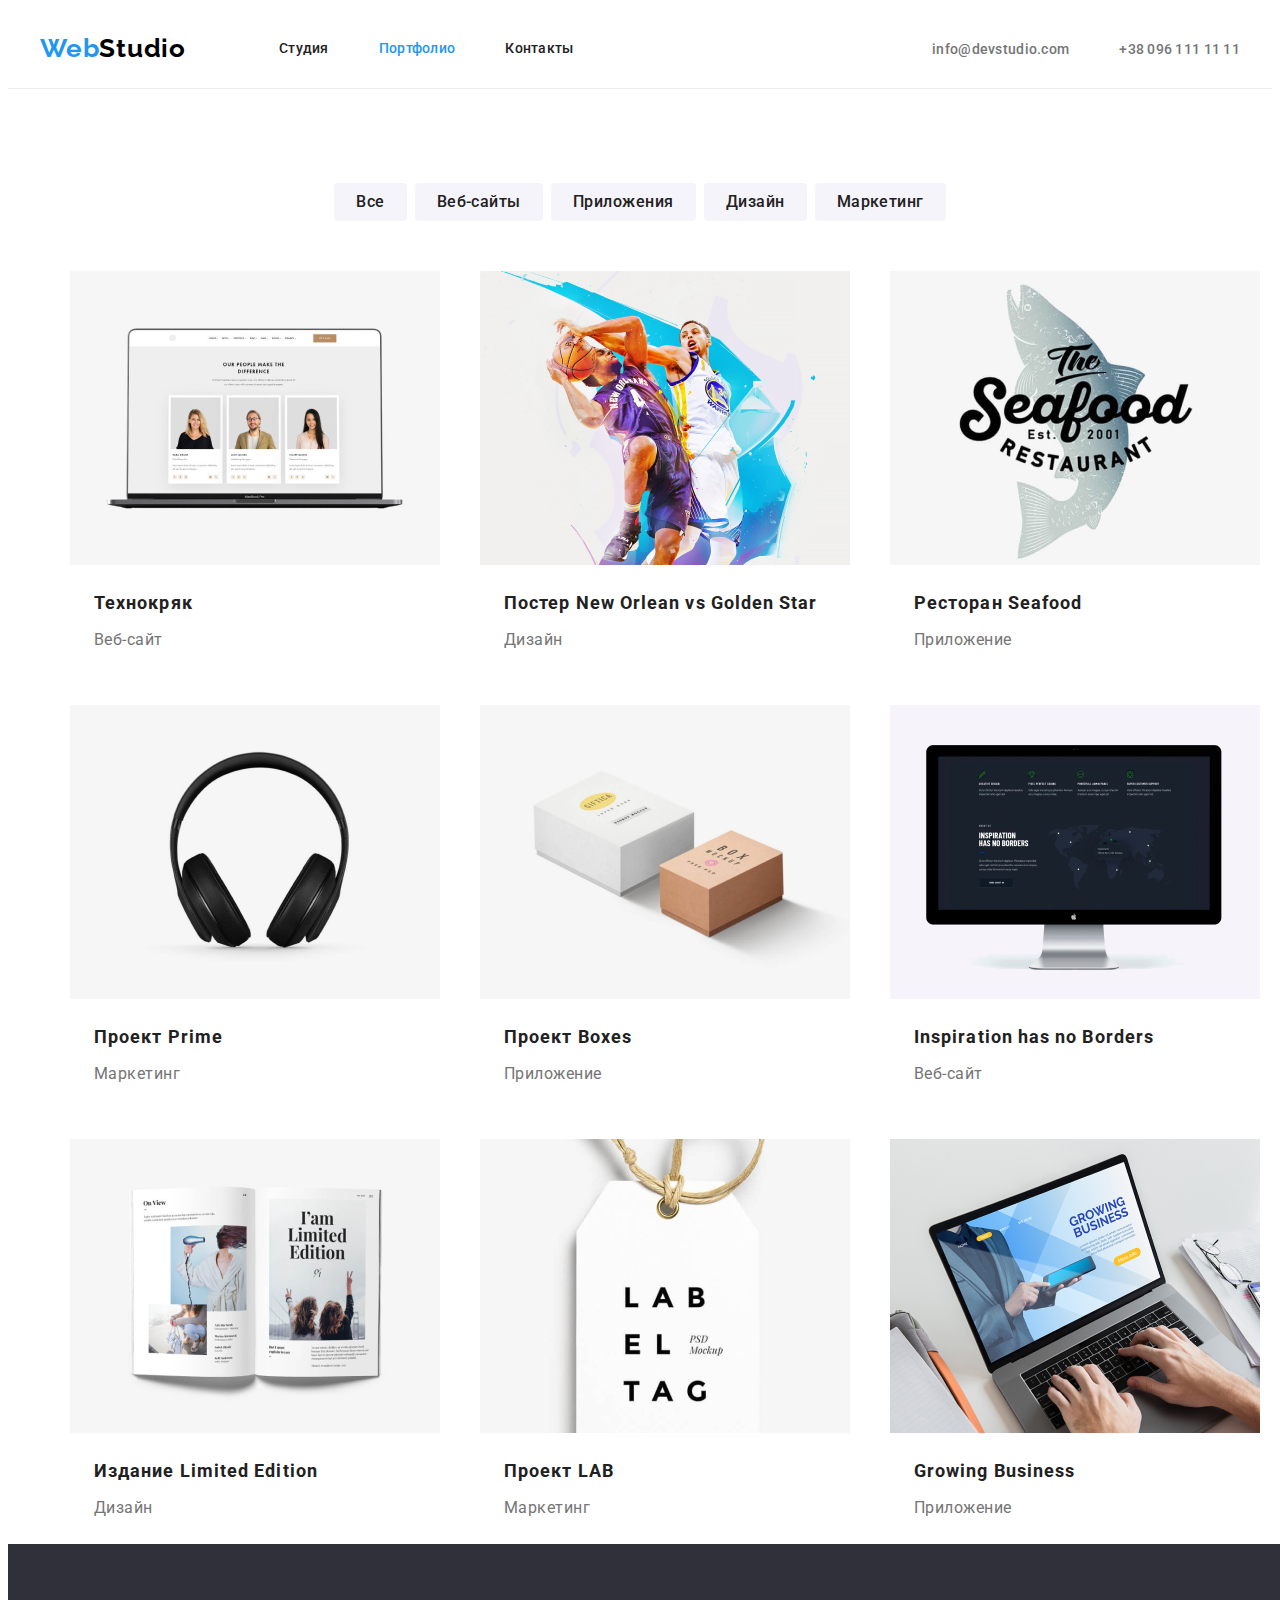
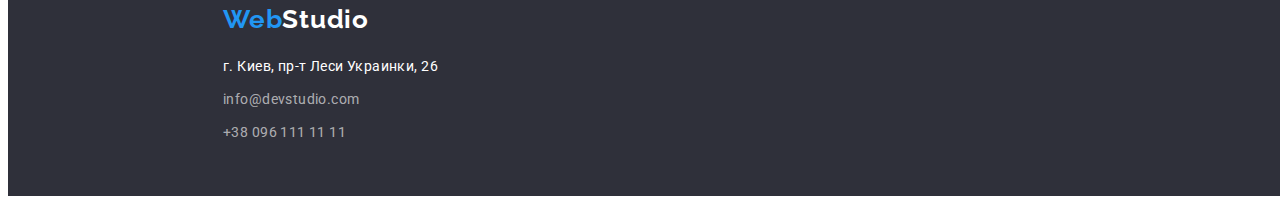
==== commit 975154f3: "first part of fixing after cheking" ====
--- a/portfolio.html
+++ b/portfolio.html
@@ -13,27 +13,27 @@
 </head>
 <body>
     <header>
-        <nav>
-            <div class="header">
+        <div class="header-container">
+            <nav>
                 <!-- Logo -->
-                <div class="logo-header">
                 <a class="logo" href="index.html"><span class="web">Web</span><span class="studio-logo">Studio</span></a>
-                </div>
                 <!-- Header menu -->
                 <ul class="header-nav">
                     <li class="nav-item"><a href="index.html" class="link">Студия</a></li>
                     <li class="nav-item"><a href="portfolio.html" class="link current">Портфолио</a></li>
                     <li class="nav-item"><a href="#" class="link">Контакты</a></li>
                 </ul>
-            </div>
-        </nav>
-        <!-- Contacts -->
-        <address>
-            <ul class="header-address">
-                <li class="address-item"><a href="mailto:info@devstudio.com">info@devstudio.com</a></li>
-                <li class="address-item"><a href="tel:+380961111111">+38 096 111 11 11</a></li>
-            </ul>
-        </address>
+            </nav>
+            <!-- Contacts -->
+            <address>
+                <ul class="header-address">
+                    <li class="address-item"><a class="item-link-address"
+                            href="mailto:info@devstudio.com">info@devstudio.com</a></li>
+                    <li class="address-item"><a class="item-link-address" href="tel:+380961111111">+38 096 111 11 11</a>
+                    </li>
+                </ul>
+            </address>
+        </div>
     </header>
     <main>
         <section>
--- a/css/styles.css
+++ b/css/styles.css
@@ -21,46 +21,47 @@
   height: auto;
 }
 
-/*header*/
-
-header {
-  display: flex;
+/*====== HEADER ========*/
+
+.header-container {
+  display: flex;
+  width: 1200px;
+  margin-left: auto;
+  margin-right: auto;
+  padding-left: 15px;
+  padding-right: 15px;
   align-items: center;
-  width: 1200px;
-  margin-left: auto;
-  margin-right: auto;
-  padding-left: 215px;
-  padding-right: 215px;
-
   background-color: var(--white);
 }
 
-header {
-  border-bottom: 1px solid var(--grey-white);
-}
-
-.header {
+nav {
   display: flex;
   align-items: center;
 }
 
+.header-nav {
+  display: flex;
+  margin-left: 93px;
+  margin-bottom: 0px;
+  margin-top: 0px;
+  padding-left: 0px;
+  align-items: center;
+
+  list-style-type: none; /* Убираем маркеры */
+}
+
 .logo {
+  display: flex;
   font-family: 'Raleway', sans-serif;
   font-weight: 700;
   font-size: 26px;
   line-height: 1.2;
   letter-spacing: 0.03em;
   text-decoration: none;
-  height: 31px;
-  width: 145px;
-  left: 215px;
-  top: 24px;
+  padding-bottom: 24px;
+  padding-top: 25px;
 
   /* text-shadow: 0px 4px 4px var(--black-op25);  добавление тени для логотипа, включу потом*/
-}
-
-.logo-header {
-  display: block;
 }
 
 .logo:hover,
@@ -74,15 +75,6 @@
 
 .studio-logo {
   color: var(--black);
-}
-
-.header-nav {
-  display: flex;
-  margin-left: 93px;
-  margin-bottom: 0px;
-  margin-top: 0px;
-
-  list-style-type: none; /* Убираем маркеры */
 }
 
 .header-nav .nav-item + .nav-item {
@@ -136,7 +128,7 @@
   margin-left: 50px;
 }
 
-.header-address .address-item {
+.item-link-address {
   padding: 32px 0px;
 }
 
@@ -159,21 +151,27 @@
   color: var(--blue);
 }
 
-/*end header*/
+/*=========== END HEADER ======*/
+
 /* == HERO == */
 
 .hero {
+  display: flex;
+  flex-direction: column;
+  justify-content: center;
+  align-items: center;
+  padding-top: 200px;
   background-color: var(--dark-grey);
-  width: 1600px;
   height: 600px;
   margin-left: auto;
   margin-right: auto;
+  border-top: 1px solid var(--grey-white);
 }
 
 .hero-title {
   margin-top: 0px;
-  margin-bottom: 40px;
-  padding-top: 200px;
+  margin-bottom: 0px;
+  padding-bottom: 40px;
   color: var(--white);
   text-transform: uppercase;
   font-size: 44px;
@@ -197,12 +195,6 @@
   border: none;
 }
 
-.button-text {
-  text-align: center;
-  margin-bottom: 0px;
-  margin-top: 0px;
-}
-
 /*end hero*/
 
 /*section Наши преимущества */
@@ -210,6 +202,7 @@
 .container {
   display: flex;
   justify-content: center;
+  padding-top: 94px;
 }
 
 .visually-hidden {
@@ -229,7 +222,7 @@
 .list-advantages {
   margin: 0px;
   padding: 0px;
-  width: 370px;
+  width: 270px;
 }
 
 .our-advantages .list-advantages + .list-advantages {
@@ -237,7 +230,7 @@
 }
 
 .our-advantages h3 {
-  margin-top: 94px;
+  margin-top: 0px;
   margin-bottom: 10px;
   padding: 0px;
   color: var(--pre-black);
@@ -272,8 +265,10 @@
 /* чем мы занимаемся */
 
 .what-we-do {
-  margin-top: 94px;
-  margin-bottom: 50px;
+  padding-top: 94px;
+  padding-bottom: 50px;
+  margin-top: 0px;
+  margin-bottom: 0px;
   color: var(--pre-black);
   font-size: 36px;
   font-weight: 700;
@@ -288,9 +283,10 @@
   padding-left: 15px;
   display: flex;
   margin-top: 0px;
-  margin-bottom: 94px;
-  margin-left: auto;
-  margin-right: auto;
+  margin-bottom: 0px;
+  margin-left: auto;
+  margin-right: auto;
+  padding-bottom: 94px;
   list-style-type: none; /* Убираем маркеры */
 }
 
@@ -316,7 +312,8 @@
 .team {
   margin-top: 0px;
   padding-top: 94px;
-  margin-bottom: 50px;
+  margin-bottom: 0px;
+  padding-bottom: 50px;
   color: var(--pre-black);
   font-size: 36px;
   font-weight: 700;
@@ -347,7 +344,8 @@
   padding-left: 15px;
   display: flex;
   margin-top: 0px;
-  margin-bottom: 94px;
+  margin-bottom: 0px;
+  padding-bottom: 94px;
   margin-left: auto;
   margin-right: auto;
   list-style-type: none; /* Убираем маркеры */
@@ -450,8 +448,9 @@
 .buttons-container {
   margin-left: auto;
   margin-right: auto;
-  margin-top: 94px;
-  margin-bottom: 50px;
+  padding-top: 94px;
+  padding-bottom: 50px;
+  border-top: 1px solid var(--grey-white);
 }
 
 .portfolio-buttons {
@@ -510,7 +509,7 @@
 }
 
 .all-progects > .item {
-  flex-basis: calc(100% / 3 -30px);
+  flex-basis: calc(100% / 3 - 30px);
   margin-top: 30px;
   margin-left: 30px;
 }
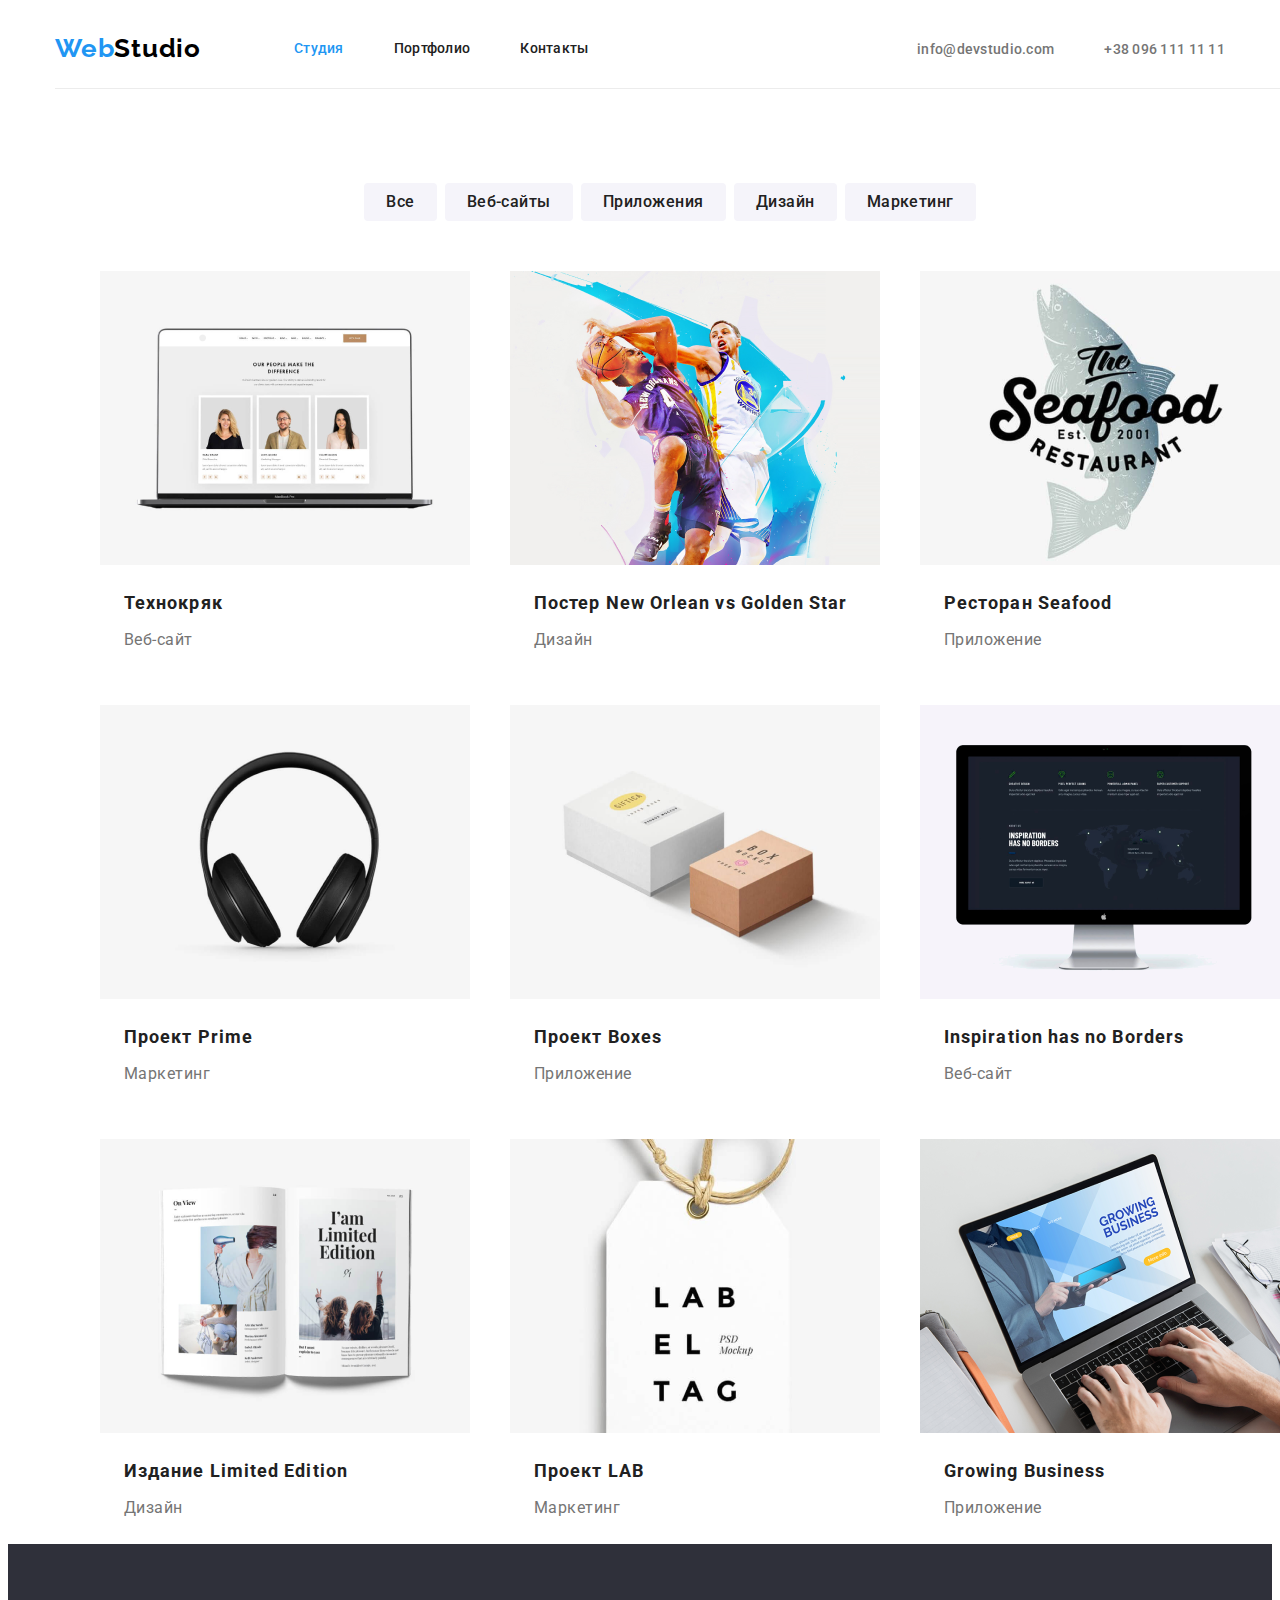
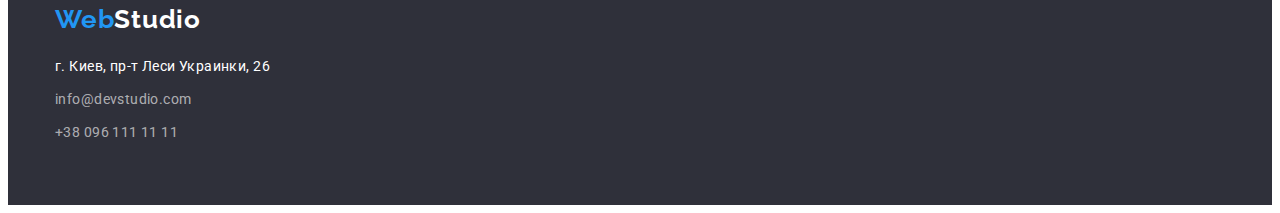
==== commit 0cc6749b: "normalize correcting, grit not ready" ====
--- a/portfolio.html
+++ b/portfolio.html
@@ -5,7 +5,7 @@
     <meta charset="UTF-8">
     <meta name="viewport" content="width=device-width, initial-scale=1.0">
     <title>Homework 2</title>
-    <link rel="stylesheet" href="./css/normalize.css" />
+    <link rel="stylesheet" href="css/normalize.css"/>
     <link rel="stylesheet" href="css/styles.css"/>
     <link rel="preconnect" href="https://fonts.gstatic.com">
     <link href="https://fonts.googleapis.com/css2?family=Raleway:wght@700&family=Roboto:wght@400;500;700;900&display=swap"
@@ -19,8 +19,8 @@
                 <a class="logo" href="index.html"><span class="web">Web</span><span class="studio-logo">Studio</span></a>
                 <!-- Header menu -->
                 <ul class="header-nav">
-                    <li class="nav-item"><a href="index.html" class="link">Студия</a></li>
-                    <li class="nav-item"><a href="portfolio.html" class="link current">Портфолио</a></li>
+                    <li class="nav-item"><a href="index.html" class="link current">Студия</a></li>
+                    <li class="nav-item"><a href="portfolio.html" class="link">Портфолио</a></li>
                     <li class="nav-item"><a href="#" class="link">Контакты</a></li>
                 </ul>
             </nav>
@@ -36,122 +36,124 @@
         </div>
     </header>
     <main>
-        <section>
-            <div class="buttons-container">
-                <ul class="portfolio-buttons">
-                    <li class="portfolio-button-item"><button class="portfolio-button-text">Все</button></li>
-                    <li class="portfolio-button-item"><button class="portfolio-button-text">Веб-сайты</button></li>
-                    <li class="portfolio-button-item"><button class="portfolio-button-text">Приложения</button></li>
-                    <li class="portfolio-button-item"><button class="portfolio-button-text">Дизайн</button></li>
-                    <li class="portfolio-button-item"><button class="portfolio-button-text">Маркетинг</button></li>
-                </ul>
-            </div>
-            <!-- Hidden heading -->
-            <h1 class="visually-hidden">All progects</h1>
-            <div class="container-cards">
-                <ul class="all-progects">
-                    <li class="item">
-                        <article class="card">
-                            <div class="card-thumb">
-                                <img src="images/tekhnokriak.png" alt="Открытая страница в браузере" width="370">
-                            </div>
-                            <div class="card-content">
-                                <h2 class="card-heading">Технокряк</h2>
-                                <p class="card-text">Веб-сайт</p>
-                            </div>
-                        </article>
-                    </li>
-                    <li class="item">
-                        <article class="card">
-                            <div class="card-thumb">
-                                <img src="images/poster-new-orlean-vs-golden-star.png" alt="постер с баскетболистами в игре" width="370">
-                            </div>
-                            <div class="card-content">
-                                <h2 class="card-heading">Постер New Orlean vs Golden Star</h2>
-                                <p class="card-text">Дизайн</p>
-                            </div>
-                        </article>
-                    </li>
-                    <li class="item">
-                        <article class="card">
-                            <div class="card-thumb">
-                                <img src="images/restaurant-seafood.png" alt="логотип ресторана с рыбой" width="370">
-                            </div>
-                            <div class="card-content">
-                                <h2 class="card-heading">Ресторан Seafood</h2>
-                                <p class="card-text">Приложение</p>
-                            </div>    
-                        </article>
-                    </li>
-                    <li class="item">
-                        <article class="card">
-                            <div class="card-thumb">
-                                <img src="images/project-prime.png" alt="наушники" width="370">
-                            </div>
-                            <div class="card-content">
-                                <h2 class="card-heading">Проект Prime</h2>
-                                <p class="card-text">Маркетинг</p>
-                            </div>
-                        </article>
-                    </li>
-                    <li class="item">
-                        <article class="card">
-                            <div class="card-thumb">
-                                <img src="images/project-boxes.png" alt="две коробки" width="370">
-                            </div>
-                            <div class="card-content">
-                                <h2 class="card-heading">Проект Boxes</h2>
-                                <p class="card-text">Приложение</p>
-                            </div>
-                        </article>
-                    </li>
-                    <li class="item">
-                        <article class="card">
-                            <div class="card-thumb">
-                                <img src="images/inspirations-has-no-brothers.png" alt="страница в браузере с многочисленными секциями" width="370">
-                            </div>
-                            <div class="card-content">
-                                <h2 class="card-heading">Inspiration has no Borders</h2>
-                                <p class="card-text">Веб-сайт</p>
-                            </div>
-                        </article>
-                    </li>
-                    <li class="item">
-                        <article class="card">
-                            <div class="card-thumb">
-                                <img src="images/izdanie-limited-editions.png" alt="раскрытая книга" width="370">
-                            </div>
-                            <div class="card-content">
-                                <h2 class="card-heading">Издание Limited Edition</h2>
-                                <p class="card-text">Дизайн</p>
-                            </div>
-                        </article>
-                    </li>
-                    <li class="item">
-                        <article class="card">
-                            <div class="card-thumb">
-                                <img src="images/project-lab.png" alt="вещевая бирка с надписью" width="370">
-                            </div>
-                            <div class="card-content">
-                                <h2 class="card-heading">Проект LAB</h2>
-                                <p class="card-text">Маркетинг</p>
-                            </div>
-                        </article>
-                    </li>
-                    <li class="item">
-                        <article class="card">
-                            <div class="card-thumb">
-                                <img src="images/growing-business.png" alt="руки на клавиатуре и открыт сайт в браузере" width="370">
-                            </div>
-                            <div class="card-content">
-                                <h2 class="card-heading">Growing Business</h2>
-                                <p class="card-text">Приложение</p>
-                            </div>
-                        </article>
-                    </li>
-                </ul>
-            </div>
-        </section>  
+        <div class="portfolio-container">
+            <section>
+                <div class="buttons-container">
+                    <ul class="portfolio-buttons">
+                        <li class="portfolio-button-item"><button class="portfolio-button-text">Все</button></li>
+                        <li class="portfolio-button-item"><button class="portfolio-button-text">Веб-сайты</button></li>
+                        <li class="portfolio-button-item"><button class="portfolio-button-text">Приложения</button></li>
+                        <li class="portfolio-button-item"><button class="portfolio-button-text">Дизайн</button></li>
+                        <li class="portfolio-button-item"><button class="portfolio-button-text">Маркетинг</button></li>
+                    </ul>
+                </div>
+                <!-- Hidden heading -->
+                <h1 class="visually-hidden">All progects</h1>
+                <div class="container-cards">
+                    <ul class="all-progects">
+                        <li class="item">
+                            <article class="card">
+                                <div class="card-thumb">
+                                    <img src="images/tekhnokriak.png" alt="Открытая страница в браузере" width="370">
+                                </div>
+                                <div class="card-content">
+                                    <h2 class="card-heading">Технокряк</h2>
+                                    <p class="card-text">Веб-сайт</p>
+                                </div>
+                            </article>
+                        </li>
+                        <li class="item">
+                            <article class="card">
+                                <div class="card-thumb">
+                                    <img src="images/poster-new-orlean-vs-golden-star.png" alt="постер с баскетболистами в игре" width="370">
+                                </div>
+                                <div class="card-content">
+                                    <h2 class="card-heading">Постер New Orlean vs Golden Star</h2>
+                                    <p class="card-text">Дизайн</p>
+                                </div>
+                            </article>
+                        </li>
+                        <li class="item">
+                            <article class="card">
+                                <div class="card-thumb">
+                                    <img src="images/restaurant-seafood.png" alt="логотип ресторана с рыбой" width="370">
+                                </div>
+                                <div class="card-content">
+                                    <h2 class="card-heading">Ресторан Seafood</h2>
+                                    <p class="card-text">Приложение</p>
+                                </div>    
+                            </article>
+                        </li>
+                        <li class="item">
+                            <article class="card">
+                                <div class="card-thumb">
+                                    <img src="images/project-prime.png" alt="наушники" width="370">
+                                </div>
+                                <div class="card-content">
+                                    <h2 class="card-heading">Проект Prime</h2>
+                                    <p class="card-text">Маркетинг</p>
+                                </div>
+                            </article>
+                        </li>
+                        <li class="item">
+                            <article class="card">
+                                <div class="card-thumb">
+                                    <img src="images/project-boxes.png" alt="две коробки" width="370">
+                                </div>
+                                <div class="card-content">
+                                    <h2 class="card-heading">Проект Boxes</h2>
+                                    <p class="card-text">Приложение</p>
+                                </div>
+                            </article>
+                        </li>
+                        <li class="item">
+                            <article class="card">
+                                <div class="card-thumb">
+                                    <img src="images/inspirations-has-no-brothers.png" alt="страница в браузере с многочисленными секциями" width="370">
+                                </div>
+                                <div class="card-content">
+                                    <h2 class="card-heading">Inspiration has no Borders</h2>
+                                    <p class="card-text">Веб-сайт</p>
+                                </div>
+                            </article>
+                        </li>
+                        <li class="item">
+                            <article class="card">
+                                <div class="card-thumb">
+                                    <img src="images/izdanie-limited-editions.png" alt="раскрытая книга" width="370">
+                                </div>
+                                <div class="card-content">
+                                    <h2 class="card-heading">Издание Limited Edition</h2>
+                                    <p class="card-text">Дизайн</p>
+                                </div>
+                            </article>
+                        </li>
+                        <li class="item">
+                            <article class="card">
+                                <div class="card-thumb">
+                                    <img src="images/project-lab.png" alt="вещевая бирка с надписью" width="370">
+                                </div>
+                                <div class="card-content">
+                                    <h2 class="card-heading">Проект LAB</h2>
+                                    <p class="card-text">Маркетинг</p>
+                                </div>
+                            </article>
+                        </li>
+                        <li class="item">
+                            <article class="card">
+                                <div class="card-thumb">
+                                    <img src="images/growing-business.png" alt="руки на клавиатуре и открыт сайт в браузере" width="370">
+                                </div>
+                                <div class="card-content">
+                                    <h2 class="card-heading">Growing Business</h2>
+                                    <p class="card-text">Приложение</p>
+                                </div>
+                            </article>
+                        </li>
+                    </ul>
+                </div>
+            </section>
+        </div>
     </main>
     <footer>
         <div class="footer-container">
--- a/css/styles.css
+++ b/css/styles.css
@@ -24,6 +24,7 @@
 /*====== HEADER ========*/
 
 .header-container {
+  box-sizing: border-box;
   display: flex;
   width: 1200px;
   margin-left: auto;
@@ -114,6 +115,7 @@
   display: flex;
   margin-bottom: 0px;
   margin-top: 0px;
+  padding-left: 0px;
 
   list-style-type: none; /* Убираем маркеры */
 }
@@ -156,13 +158,10 @@
 /* == HERO == */
 
 .hero {
-  display: flex;
-  flex-direction: column;
-  justify-content: center;
   align-items: center;
   padding-top: 200px;
+  padding-bottom: 200px;
   background-color: var(--dark-grey);
-  height: 600px;
   margin-left: auto;
   margin-right: auto;
   border-top: 1px solid var(--grey-white);
@@ -170,8 +169,7 @@
 
 .hero-title {
   margin-top: 0px;
-  margin-bottom: 0px;
-  padding-bottom: 40px;
+  margin-bottom: 30px;
   color: var(--white);
   text-transform: uppercase;
   font-size: 44px;
@@ -182,7 +180,10 @@
 }
 
 .button-hero {
-  display: inline-block;
+  display: block;
+  margin-left: auto;
+  margin-right: auto;
+  align-items: center;
   font-family: inherit;
   color: var(--white);
   background-color: var(--blue);
@@ -198,6 +199,16 @@
 /*end hero*/
 
 /*section Наши преимущества */
+
+.advantages-container {
+  display: flex;
+  width: 1200px;
+  box-sizing: border-box;
+  margin-left: auto;
+  margin-right: auto;
+  padding-left: 15px;
+  padding-right: 15px;
+}
 
 .container {
   display: flex;
@@ -257,14 +268,26 @@
   display: flex;
   margin: 0px;
   width: 1170px;
-  padding: 0 15px;
+  padding: 0px;
   list-style-type: none; /* Убираем маркеры */
 }
 
 /* end Наши преимущества */
 /* чем мы занимаемся */
 
+.we-do-container {
+  display: flex;
+  width: 1200px;
+  box-sizing: border-box;
+  flex-direction: column;
+  margin-left: auto;
+  margin-right: auto;
+  padding-left: 15px;
+  padding-right: 15px;
+}
+
 .what-we-do {
+  display: flex;
   padding-top: 94px;
   padding-bottom: 50px;
   margin-top: 0px;
@@ -275,18 +298,18 @@
   line-height: 1.17;
   letter-spacing: 0.03em;
   text-align: center;
+  justify-content: center;
 }
 
 .what-we-do-images {
-  width: 1170px;
-  padding-right: 15px;
-  padding-left: 15px;
-  display: flex;
-  margin-top: 0px;
-  margin-bottom: 0px;
-  margin-left: auto;
-  margin-right: auto;
+  justify-content: space-between;
+  display: flex;
+  margin-top: 0px;
+  margin-bottom: 0px;
+  margin-left: 0px;
+  margin-right: 0px;
   padding-bottom: 94px;
+  padding-left: 0px;
   list-style-type: none; /* Убираем маркеры */
 }
 
@@ -301,10 +324,19 @@
 /* end чем мы занимаемся */
 /*our team*/
 
+.team-container {
+  display: flex;
+  width: 1200px;
+  box-sizing: border-box;
+  margin-left: auto;
+  margin-right: auto;
+  padding-left: 15px;
+  padding-right: 15px;
+  flex-direction: column;
+}
+
 .team-section {
   background-color: var(--light-grey-white);
-  width: 1600px;
-  height: 648px;
   margin-left: auto;
   margin-right: auto;
 }
@@ -339,15 +371,14 @@
 }
 
 .list-team {
-  width: 1170px;
-  padding-right: 15px;
-  padding-left: 15px;
+  padding-right: 0px;
+  padding-left: 0px;
   display: flex;
   margin-top: 0px;
   margin-bottom: 0px;
   padding-bottom: 94px;
-  margin-left: auto;
-  margin-right: auto;
+  margin-left: 0px;
+  margin-right: 0px;
   list-style-type: none; /* Убираем маркеры */
 }
 
@@ -367,7 +398,7 @@
   letter-spacing: 0.03em;
 }
 
-.list-team img {
+.team-item img {
   display: block;
 }
 
@@ -376,18 +407,23 @@
 
 footer {
   background-color: var(--dark-grey);
-  width: 1600px;
-  height: 252px;
-  margin-right: auto;
-  margin-left: auto;
 }
 
 .footer-container {
-  margin-left: 215px;
+  display: flex;
+  width: 1200px;
+  box-sizing: border-box;
+  margin-left: auto;
+  margin-right: auto;
+  padding-left: 15px;
+  padding-right: 15px;
+  flex-direction: column;
   padding-top: 60px;
+  padding-bottom: 60px;
 }
 
 .footer-logo {
+  display: inline-block;
   font-family: 'Raleway', sans-serif;
   font-size: 26px;
   font-weight: 700;
@@ -395,6 +431,7 @@
   letter-spacing: 0.03em;
   text-align: left;
   text-decoration: none;
+  margin-bottom: 20px;
 }
 
 .logo-studio {
@@ -402,12 +439,12 @@
 }
 
 .footer-box {
-  display: flex;
-  margin-top: 20px;
-  flex-direction: column;
+  display: block;
+  margin-left: 0px;
 }
 
 .address-footer {
+  display: block;
   margin-top: 0px;
   margin-bottom: 0px;
   font-family: inherit;
@@ -417,10 +454,11 @@
   line-height: 1.71;
   letter-spacing: 0.03em;
   text-align: left;
-  text-indent: ;
 }
 
 .footer-contacts {
+  display: block;
+  flex-direction: column;
   margin-top: 0px;
   margin-bottom: 0px;
   padding-left: 0px;
@@ -428,6 +466,7 @@
 }
 
 .footer-contacts-item {
+  display: flex;
   margin-top: 9px;
 }
 
@@ -445,6 +484,16 @@
 /* ==PORTFOLIO FILE==*/
 /*main portfolio */
 
+.portfolio-container {
+  display: flex;
+  width: 1200px;
+  box-sizing: border-box;
+  margin-left: auto;
+  margin-right: auto;
+  padding-left: 15px;
+  padding-right: 15px;
+}
+
 .buttons-container {
   margin-left: auto;
   margin-right: auto;
@@ -460,6 +509,7 @@
   margin: 0px;
   justify-content: center;
 }
+
 .portfolio-buttons .portfolio-button-item {
   display: flex;
 }
@@ -488,6 +538,8 @@
   border-radius: 4px;
   padding: 6px 22px;
 }
+
+/*== All Projects ==*/
 
 .container-cards {
   width: 1200px;
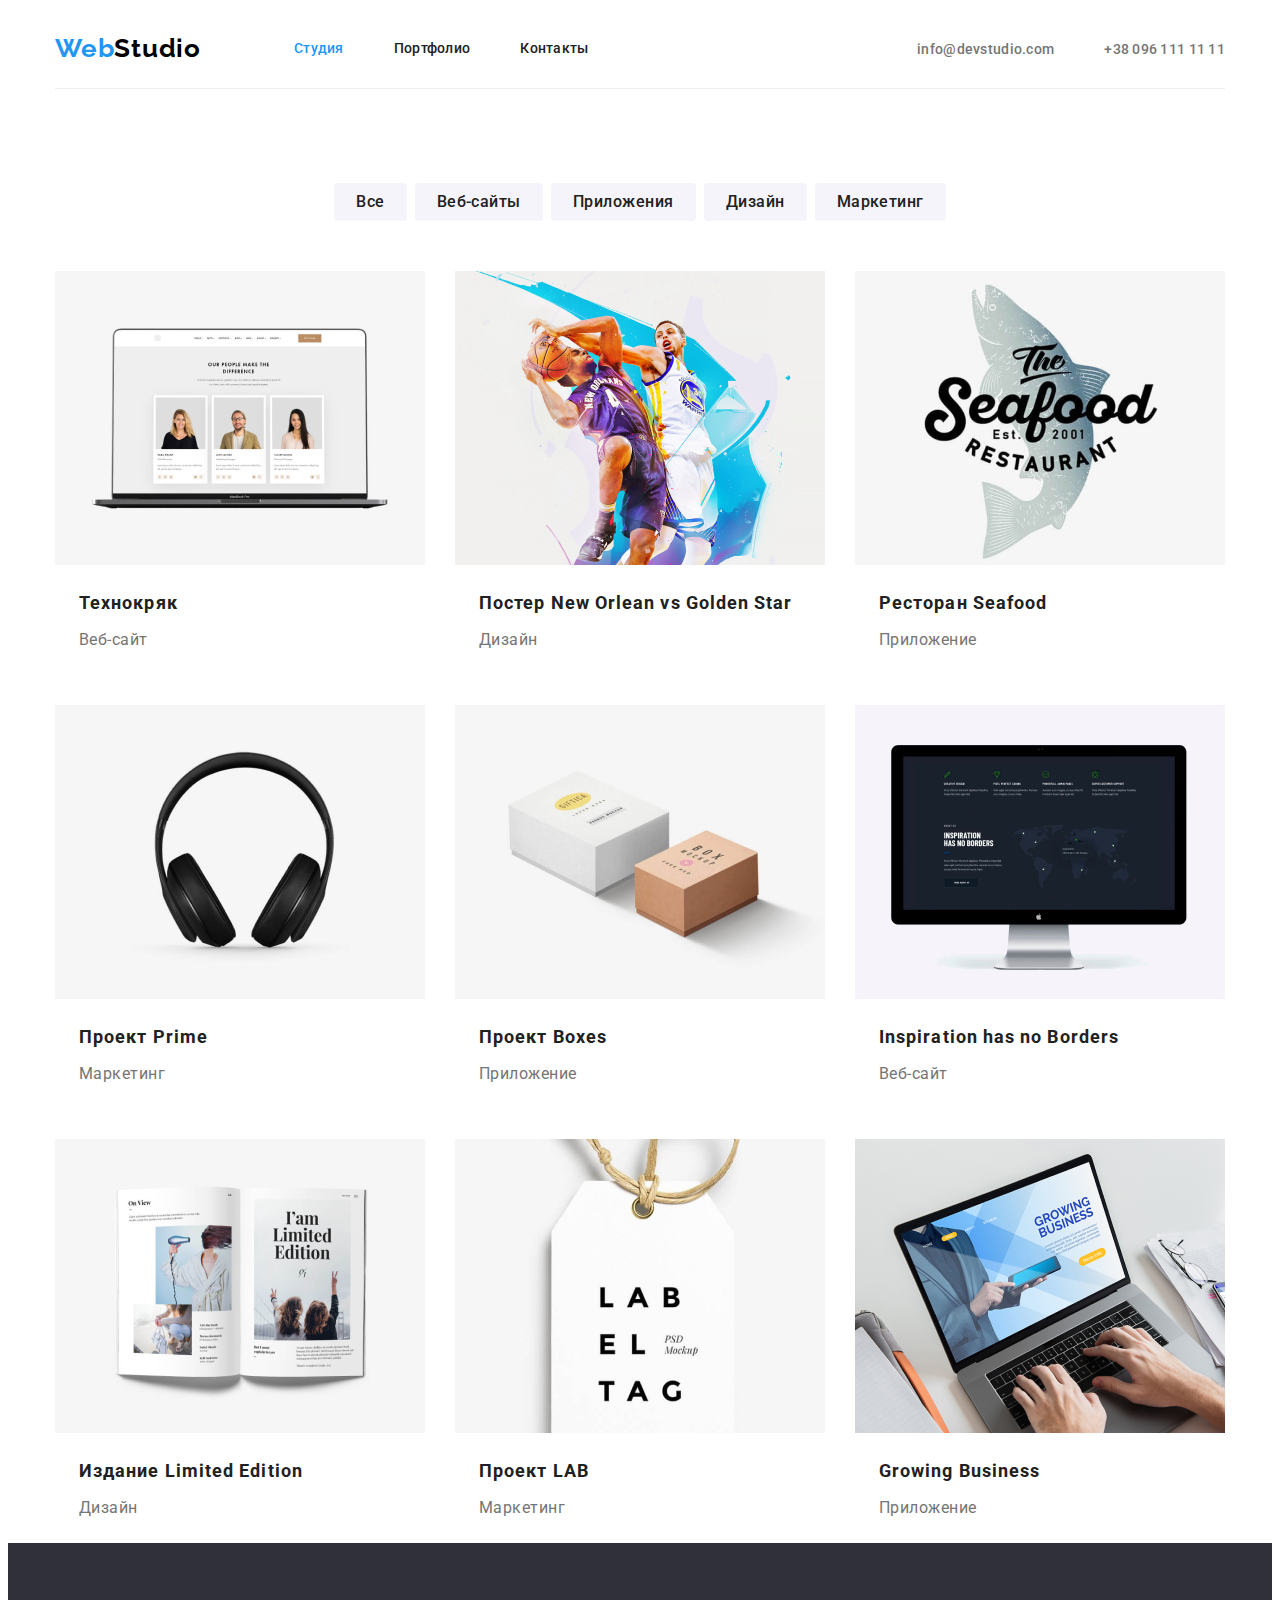
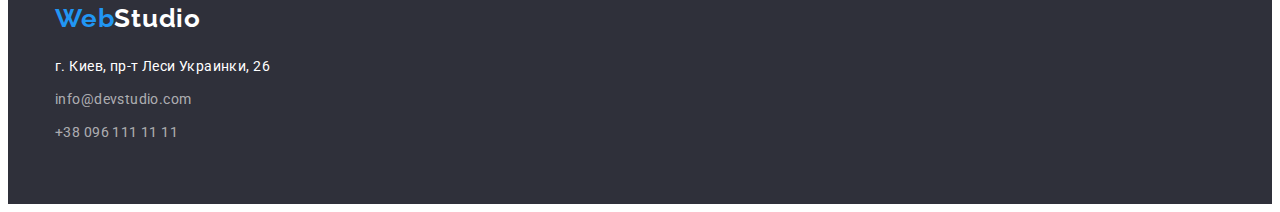
==== commit 42bb0bd0: "third trying" ====
--- a/portfolio.html
+++ b/portfolio.html
@@ -4,7 +4,7 @@
 <head>
     <meta charset="UTF-8">
     <meta name="viewport" content="width=device-width, initial-scale=1.0">
-    <title>Homework 2</title>
+    <title>Homework 3</title>
     <link rel="stylesheet" href="css/normalize.css"/>
     <link rel="stylesheet" href="css/styles.css"/>
     <link rel="preconnect" href="https://fonts.gstatic.com">
--- a/css/styles.css
+++ b/css/styles.css
@@ -322,7 +322,7 @@
 }
 
 /* end чем мы занимаемся */
-/*our team*/
+/*==our team==*/
 
 .team-container {
   display: flex;
@@ -541,13 +541,13 @@
 
 /*== All Projects ==*/
 
-.container-cards {
-  width: 1200px;
-  margin-left: auto;
-  margin-right: auto;
-  padding-right: 15px;
-  padding-left: 15px;
-}
+/* .container-cards {
+  width: 1200px;
+  margin-left: auto;
+  margin-right: auto;
+  padding-right: 15px;
+  padding-left: 15px;
+} */
 
 .all-progects {
   display: flex;
@@ -557,7 +557,7 @@
   margin: 0px;
   list-style: 0;
   margin-top: -30px;
-  margin-right: -30px;
+  margin-left: -30px;
 }
 
 .all-progects > .item {
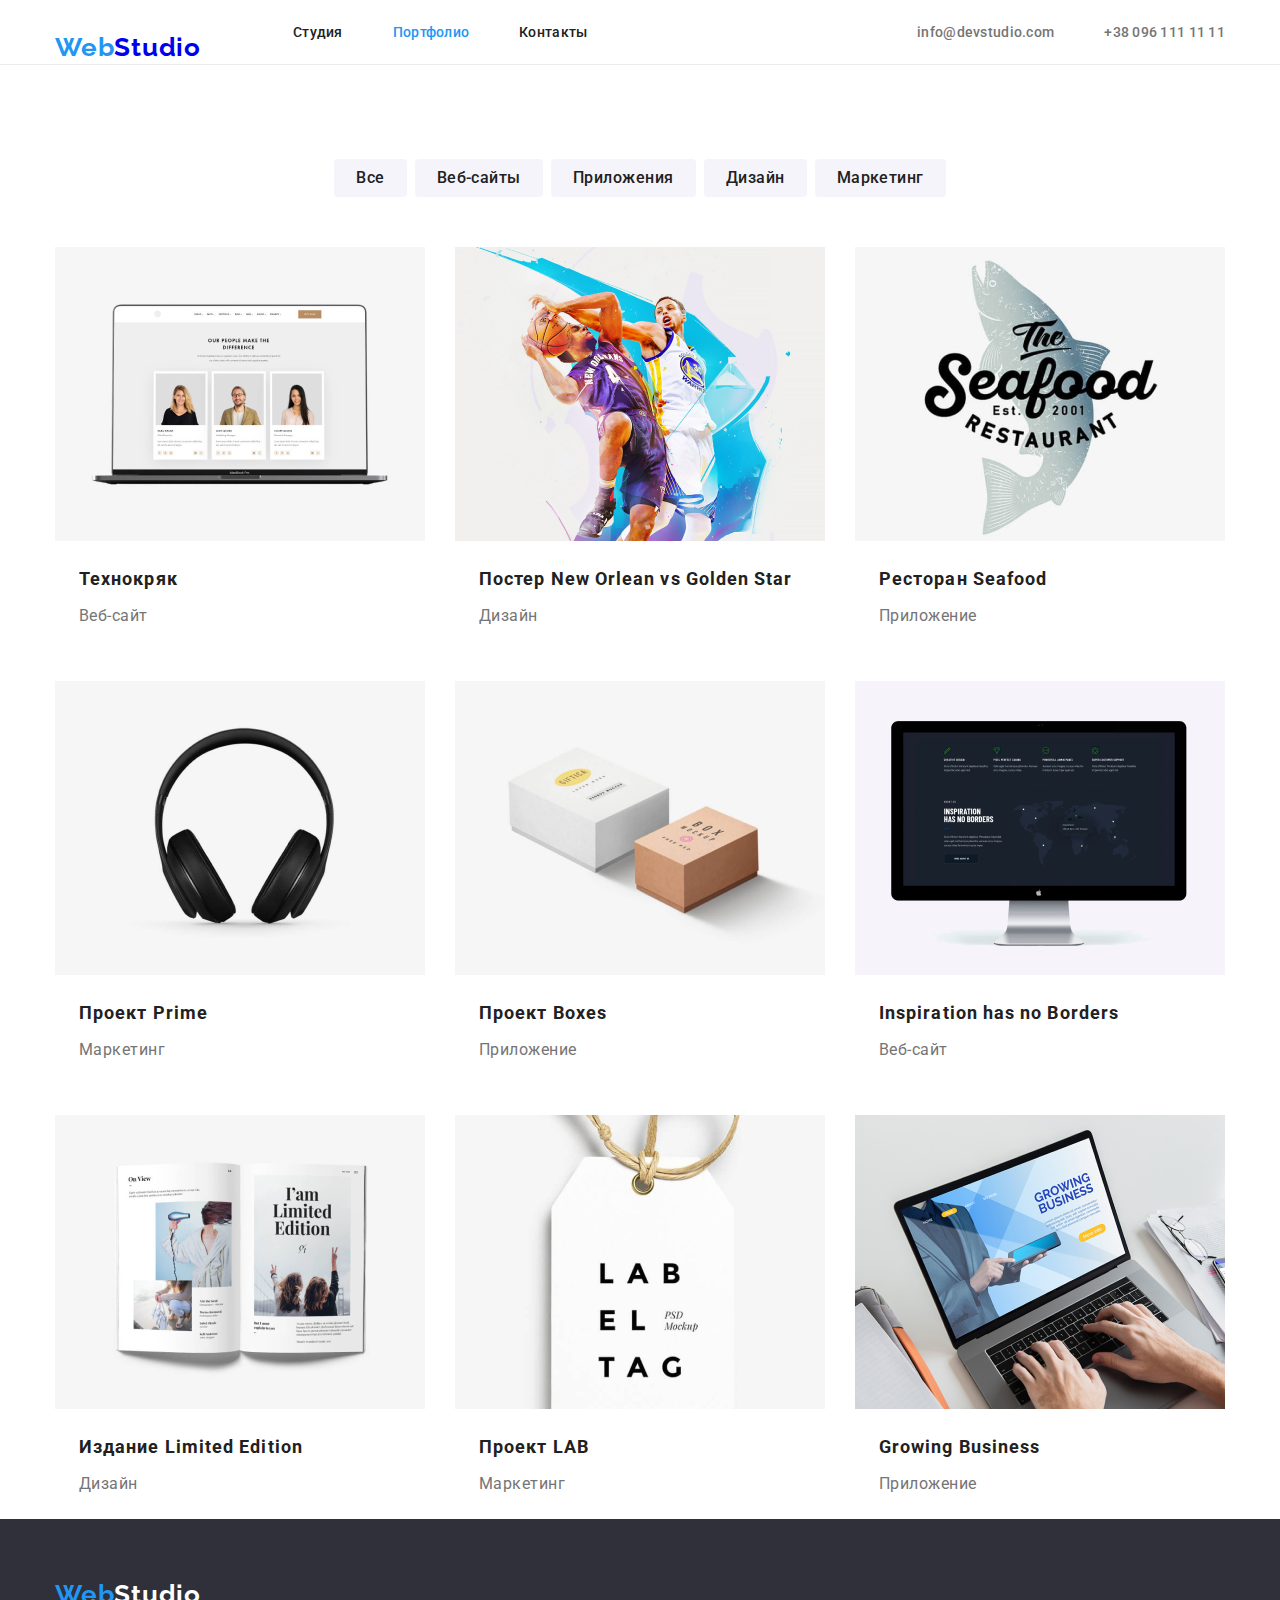
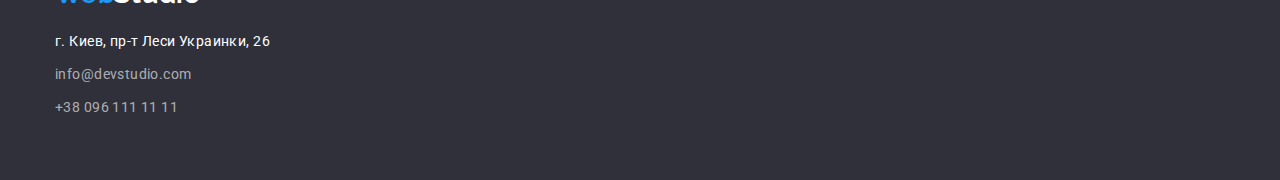
==== commit 7738bd41: "new bad normalize, broken heder" ====
--- a/portfolio.html
+++ b/portfolio.html
@@ -5,7 +5,7 @@
     <meta charset="UTF-8">
     <meta name="viewport" content="width=device-width, initial-scale=1.0">
     <title>Homework 3</title>
-    <link rel="stylesheet" href="css/normalize.css"/>
+    <link rel="stylesheet" href="https://cdnjs.cloudflare.com/ajax/libs/modern-normalize/1.0.0/modern-normalize.min.css">
     <link rel="stylesheet" href="css/styles.css"/>
     <link rel="preconnect" href="https://fonts.gstatic.com">
     <link href="https://fonts.googleapis.com/css2?family=Raleway:wght@700&family=Roboto:wght@400;500;700;900&display=swap"
@@ -13,26 +13,22 @@
 </head>
 <body>
     <header>
-        <div class="header-container">
-            <nav>
+        <div class="container head-cont">
+            <nav class="head-nav">
                 <!-- Logo -->
                 <a class="logo" href="index.html"><span class="web">Web</span><span class="studio-logo">Studio</span></a>
                 <!-- Header menu -->
-                <ul class="header-nav">
-                    <li class="nav-item"><a href="index.html" class="link current">Студия</a></li>
-                    <li class="nav-item"><a href="portfolio.html" class="link">Портфолио</a></li>
+                <ul class="header-nav list">
+                    <li class="nav-item"><a href="index.html" class="link ">Студия</a></li>
+                    <li class="nav-item"><a href="portfolio.html" class="link current">Портфолио</a></li>
                     <li class="nav-item"><a href="#" class="link">Контакты</a></li>
                 </ul>
             </nav>
             <!-- Contacts -->
-            <address>
-                <ul class="header-address">
-                    <li class="address-item"><a class="item-link-address"
-                            href="mailto:info@devstudio.com">info@devstudio.com</a></li>
-                    <li class="address-item"><a class="item-link-address" href="tel:+380961111111">+38 096 111 11 11</a>
-                    </li>
-                </ul>
-            </address>
+            <ul class="header-address list">
+                <li class="address-item"><a href="mailto:info@devstudio.com" class="link">info@devstudio.com</a></li>
+                <li class="address-item"><a href="tel:+380961111111" class="link">+38 096 111 11 11</a></li>
+            </ul>
         </div>
     </header>
     <main>
@@ -156,7 +152,7 @@
         </div>
     </main>
     <footer>
-        <div class="footer-container">
+        <div class="container footer-container">
             <a class="footer-logo" href="index.html"><span class="web">Web</span><span class="logo-studio">Studio</span></a>
             <address class="footer-box">
                 <p class="address-footer">г. Киев, пр-т Леси Украинки, 26</p>
--- a/css/styles.css
+++ b/css/styles.css
@@ -21,48 +21,53 @@
   height: auto;
 }
 
+.list {
+  margin: 0;
+  padding: 0;
+  list-style: none;
+}
+
 /*====== HEADER ========*/
 
-.header-container {
-  box-sizing: border-box;
+.container {
   display: flex;
   width: 1200px;
   margin-left: auto;
   margin-right: auto;
   padding-left: 15px;
   padding-right: 15px;
+}
+
+header {
+  background-color: var(--white);
+  border-bottom: 1px solid var(--grey-white)
+}
+
+.head-cont,
+.head-nav,
+.header-address {
+  display: flex;
   align-items: center;
-  background-color: var(--white);
-}
-
-nav {
-  display: flex;
-  align-items: center;
-}
-
-.header-nav {
-  display: flex;
-  margin-left: 93px;
-  margin-bottom: 0px;
-  margin-top: 0px;
-  padding-left: 0px;
-  align-items: center;
-
-  list-style-type: none; /* Убираем маркеры */
+}
+
+.head-cont { 
+  justify-content: space-between;
 }
 
 .logo {
-  display: flex;
   font-family: 'Raleway', sans-serif;
   font-weight: 700;
   font-size: 26px;
   line-height: 1.2;
   letter-spacing: 0.03em;
   text-decoration: none;
-  padding-bottom: 24px;
-  padding-top: 25px;
-
-  /* text-shadow: 0px 4px 4px var(--black-op25);  добавление тени для логотипа, включу потом*/
+  height: 31px;
+  width: 145px;
+  left: 215px;
+  top: 24px;
+  /* text-shadow: 0px 4px 4px var(--black-op25);  добавление тени для логотипа, включу потом*/ 
+  padding-top: 32px;
+  padding-bottom: 32px;
 }
 
 .logo:hover,
@@ -74,8 +79,14 @@
   color: var(--blue);
 }
 
-.studio-logo {
-  color: var(--black);
+.studio-logo{
+  var(--black);
+}
+
+.header-nav {
+  display: flex;
+  list-style-type: none; /* Убираем маркеры */
+  margin-left: 93px;
 }
 
 .header-nav .nav-item + .nav-item {
@@ -83,9 +94,23 @@
 }
 
 .header-nav .link {
-  display: block;
+  /* display: flex;   ПРОВЕРИТЬ */
+  padding-top: 32px;
   padding-bottom: 32px;
+}
+
+.header-address {
+  display: flex;
+}
+
+.header-address .address-item + .address-item {
+  margin-left: 50px;
+}
+
+.header-address .link {
+  /* display: flex;   ВЕРНУТЬСЯ */
   padding-top: 32px;
+  padding-bottom: 32px;
 }
 
 .header-nav a {
@@ -112,26 +137,7 @@
 }
 
 .header-address {
-  display: flex;
-  margin-bottom: 0px;
-  margin-top: 0px;
-  padding-left: 0px;
-
   list-style-type: none; /* Убираем маркеры */
-}
-
-address {
-  display: flex;
-  margin-left: auto;
-  margin-bottom: 0px;
-}
-
-.header-address .address-item + .address-item {
-  margin-left: 50px;
-}
-
-.item-link-address {
-  padding: 32px 0px;
 }
 
 .header-address a {
@@ -164,7 +170,6 @@
   background-color: var(--dark-grey);
   margin-left: auto;
   margin-right: auto;
-  border-top: 1px solid var(--grey-white);
 }
 
 .hero-title {
@@ -202,16 +207,6 @@
 
 .advantages-container {
   display: flex;
-  width: 1200px;
-  box-sizing: border-box;
-  margin-left: auto;
-  margin-right: auto;
-  padding-left: 15px;
-  padding-right: 15px;
-}
-
-.container {
-  display: flex;
   justify-content: center;
   padding-top: 94px;
 }
@@ -276,29 +271,20 @@
 /* чем мы занимаемся */
 
 .we-do-container {
-  display: flex;
-  width: 1200px;
-  box-sizing: border-box;
   flex-direction: column;
-  margin-left: auto;
-  margin-right: auto;
-  padding-left: 15px;
-  padding-right: 15px;
+  padding-top: 94px;
+  padding-bottom: 94px;
 }
 
 .what-we-do {
-  display: flex;
-  padding-top: 94px;
-  padding-bottom: 50px;
-  margin-top: 0px;
-  margin-bottom: 0px;
+  margin-bottom: 50px;
+  margin-top: 0px;
   color: var(--pre-black);
   font-size: 36px;
   font-weight: 700;
   line-height: 1.17;
   letter-spacing: 0.03em;
   text-align: center;
-  justify-content: center;
 }
 
 .what-we-do-images {
@@ -308,7 +294,6 @@
   margin-bottom: 0px;
   margin-left: 0px;
   margin-right: 0px;
-  padding-bottom: 94px;
   padding-left: 0px;
   list-style-type: none; /* Убираем маркеры */
 }
@@ -317,21 +302,10 @@
   margin-left: 30px;
 }
 
-.what-we-do-images img {
-  display: block;
-}
-
 /* end чем мы занимаемся */
 /*==our team==*/
 
 .team-container {
-  display: flex;
-  width: 1200px;
-  box-sizing: border-box;
-  margin-left: auto;
-  margin-right: auto;
-  padding-left: 15px;
-  padding-right: 15px;
   flex-direction: column;
 }
 
@@ -410,13 +384,6 @@
 }
 
 .footer-container {
-  display: flex;
-  width: 1200px;
-  box-sizing: border-box;
-  margin-left: auto;
-  margin-right: auto;
-  padding-left: 15px;
-  padding-right: 15px;
   flex-direction: column;
   padding-top: 60px;
   padding-bottom: 60px;
@@ -454,6 +421,7 @@
   line-height: 1.71;
   letter-spacing: 0.03em;
   text-align: left;
+  font-style: normal;
 }
 
 .footer-contacts {
@@ -479,6 +447,7 @@
   letter-spacing: 0.03em;
   text-align: left;
   text-decoration: none;
+  font-style: normal;
 }
 
 /* ==PORTFOLIO FILE==*/
@@ -487,7 +456,7 @@
 .portfolio-container {
   display: flex;
   width: 1200px;
-  box-sizing: border-box;
+  /* box-sizing: border-box; */
   margin-left: auto;
   margin-right: auto;
   padding-left: 15px;
@@ -499,7 +468,7 @@
   margin-right: auto;
   padding-top: 94px;
   padding-bottom: 50px;
-  border-top: 1px solid var(--grey-white);
+  /* border-top: 1px solid var(--grey-white); */
 }
 
 .portfolio-buttons {
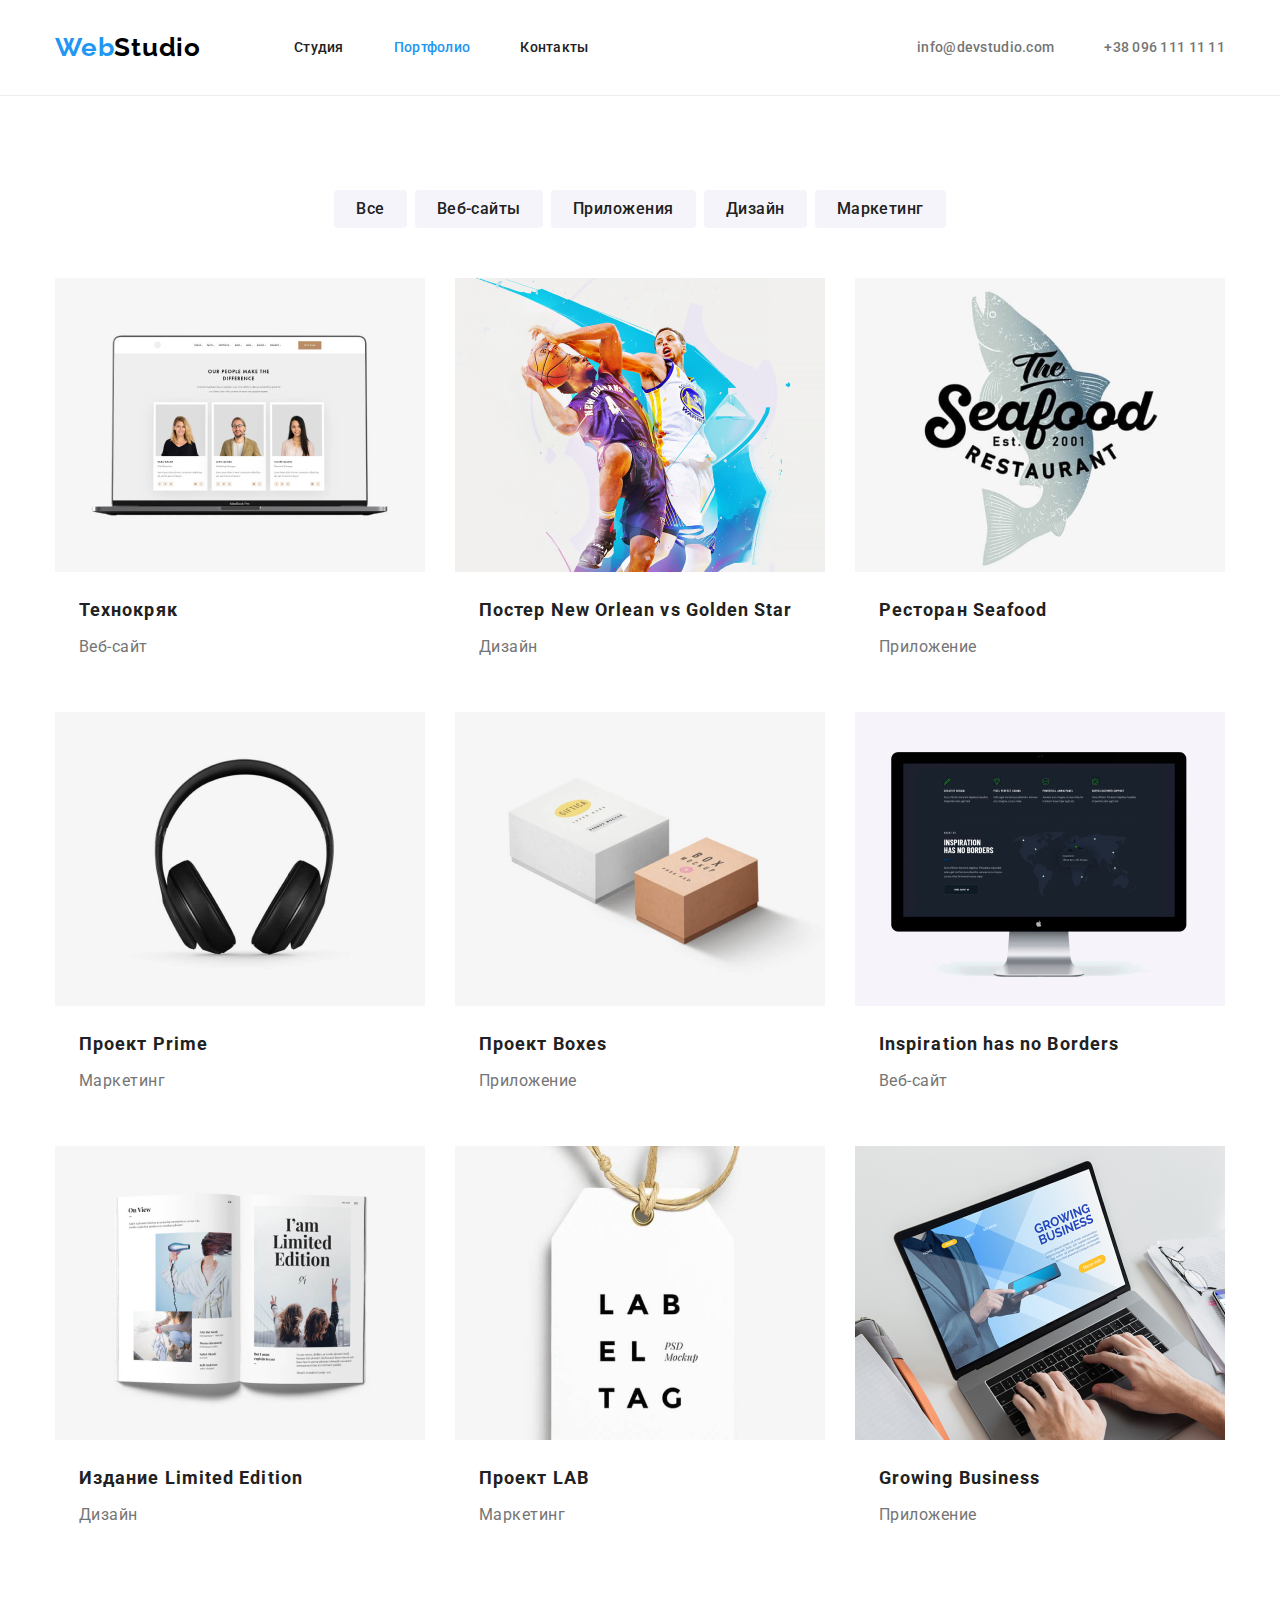
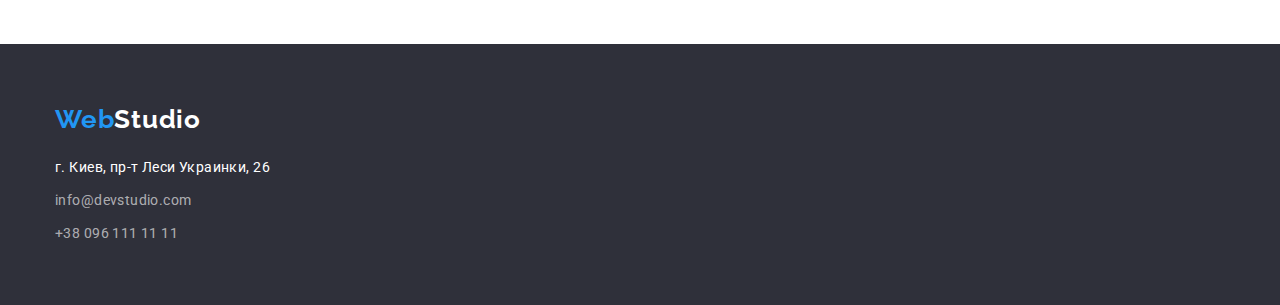
==== commit be5479a3: "ready to pass hw-03" ====
--- a/portfolio.html
+++ b/portfolio.html
@@ -34,117 +34,97 @@
     <main>
         <div class="portfolio-container">
             <section>
-                <div class="buttons-container">
-                    <ul class="portfolio-buttons">
-                        <li class="portfolio-button-item"><button class="portfolio-button-text">Все</button></li>
-                        <li class="portfolio-button-item"><button class="portfolio-button-text">Веб-сайты</button></li>
-                        <li class="portfolio-button-item"><button class="portfolio-button-text">Приложения</button></li>
-                        <li class="portfolio-button-item"><button class="portfolio-button-text">Дизайн</button></li>
-                        <li class="portfolio-button-item"><button class="portfolio-button-text">Маркетинг</button></li>
-                    </ul>
-                </div>
+                <ul class="portfolio-buttons">
+                     <li class="portfolio-button-item"><button class="portfolio-button-text">Все</button></li>
+                     <li class="portfolio-button-item"><button class="portfolio-button-text">Веб-сайты</button></li>
+                     <li class="portfolio-button-item"><button class="portfolio-button-text">Приложения</button></li>
+                     <li class="portfolio-button-item"><button class="portfolio-button-text">Дизайн</button></li>
+                     <li class="portfolio-button-item"><button class="portfolio-button-text">Маркетинг</button></li>
+                </ul>
                 <!-- Hidden heading -->
                 <h1 class="visually-hidden">All progects</h1>
                 <div class="container-cards">
                     <ul class="all-progects">
                         <li class="item">
-                            <article class="card">
-                                <div class="card-thumb">
-                                    <img src="images/tekhnokriak.png" alt="Открытая страница в браузере" width="370">
-                                </div>
+                            <a href="" class="card">
+                                <img src="images/tekhnokriak.png" alt="Открытая страница в браузере" width="370">    
                                 <div class="card-content">
                                     <h2 class="card-heading">Технокряк</h2>
                                     <p class="card-text">Веб-сайт</p>
                                 </div>
-                            </article>
+                            </a>
                         </li>
                         <li class="item">
-                            <article class="card">
-                                <div class="card-thumb">
-                                    <img src="images/poster-new-orlean-vs-golden-star.png" alt="постер с баскетболистами в игре" width="370">
-                                </div>
+                            <a href="" class="card">
+                                <img src="images/poster-new-orlean-vs-golden-star.png" alt="постер с баскетболистами в игре" width="370">
                                 <div class="card-content">
                                     <h2 class="card-heading">Постер New Orlean vs Golden Star</h2>
                                     <p class="card-text">Дизайн</p>
                                 </div>
-                            </article>
+                            </a>
                         </li>
                         <li class="item">
-                            <article class="card">
-                                <div class="card-thumb">
-                                    <img src="images/restaurant-seafood.png" alt="логотип ресторана с рыбой" width="370">
-                                </div>
+                            <a href="" class="card">
+                                <img src="images/restaurant-seafood.png" alt="логотип ресторана с рыбой" width="370"> 
                                 <div class="card-content">
                                     <h2 class="card-heading">Ресторан Seafood</h2>
                                     <p class="card-text">Приложение</p>
-                                </div>    
-                            </article>
+                                </div>
+                            </a>  
                         </li>
                         <li class="item">
-                            <article class="card">
-                                <div class="card-thumb">
-                                    <img src="images/project-prime.png" alt="наушники" width="370">
-                                </div>
+                            <a href="" class="card">
+                                <img src="images/project-prime.png" alt="наушники" width="370">
                                 <div class="card-content">
                                     <h2 class="card-heading">Проект Prime</h2>
                                     <p class="card-text">Маркетинг</p>
                                 </div>
-                            </article>
+                            </a>
                         </li>
                         <li class="item">
-                            <article class="card">
-                                <div class="card-thumb">
-                                    <img src="images/project-boxes.png" alt="две коробки" width="370">
-                                </div>
+                            <a href="" class="card">
+                                <img src="images/project-boxes.png" alt="две коробки" width="370">
                                 <div class="card-content">
                                     <h2 class="card-heading">Проект Boxes</h2>
                                     <p class="card-text">Приложение</p>
                                 </div>
-                            </article>
+                            </a>
                         </li>
                         <li class="item">
-                            <article class="card">
-                                <div class="card-thumb">
-                                    <img src="images/inspirations-has-no-brothers.png" alt="страница в браузере с многочисленными секциями" width="370">
-                                </div>
+                            <a href="" class="card"> 
+                                <img src="images/inspirations-has-no-brothers.png" alt="страница в браузере с многочисленными секциями" width="370">
                                 <div class="card-content">
                                     <h2 class="card-heading">Inspiration has no Borders</h2>
                                     <p class="card-text">Веб-сайт</p>
                                 </div>
-                            </article>
+                            </a>
                         </li>
                         <li class="item">
-                            <article class="card">
-                                <div class="card-thumb">
-                                    <img src="images/izdanie-limited-editions.png" alt="раскрытая книга" width="370">
-                                </div>
+                            <a href="" class="card">   
+                                <img src="images/izdanie-limited-editions.png" alt="раскрытая книга" width="370"> 
                                 <div class="card-content">
                                     <h2 class="card-heading">Издание Limited Edition</h2>
                                     <p class="card-text">Дизайн</p>
                                 </div>
-                            </article>
+                            </a>
                         </li>
                         <li class="item">
-                            <article class="card">
-                                <div class="card-thumb">
-                                    <img src="images/project-lab.png" alt="вещевая бирка с надписью" width="370">
-                                </div>
+                            <a href="" class="card">
+                                <img src="images/project-lab.png" alt="вещевая бирка с надписью" width="370">
                                 <div class="card-content">
                                     <h2 class="card-heading">Проект LAB</h2>
                                     <p class="card-text">Маркетинг</p>
                                 </div>
-                            </article>
+                            </a>
                         </li>
                         <li class="item">
-                            <article class="card">
-                                <div class="card-thumb">
-                                    <img src="images/growing-business.png" alt="руки на клавиатуре и открыт сайт в браузере" width="370">
-                                </div>
+                            <a href="" class="card">
+                                <img src="images/growing-business.png" alt="руки на клавиатуре и открыт сайт в браузере" width="370">
                                 <div class="card-content">
                                     <h2 class="card-heading">Growing Business</h2>
                                     <p class="card-text">Приложение</p>
                                 </div>
-                            </article>
+                            </a>
                         </li>
                     </ul>
                 </div>
--- a/css/styles.css
+++ b/css/styles.css
@@ -5,6 +5,7 @@
   --blue: rgba(33, 150, 243, 1);
   --black: rgba(0, 0, 0, 1);
   --dark-grey: rgba(47, 48, 58, 1);
+  --dark-grey-op40: rgba(47, 48, 58, 0.4);
   --white-op62: rgba(255, 255, 255, 0.62);
   --grey-white: rgba(236, 236, 236, 1);
   --light-grey-white: rgba(245, 244, 250, 1);
@@ -40,7 +41,7 @@
 
 header {
   background-color: var(--white);
-  border-bottom: 1px solid var(--grey-white)
+  border-bottom: 1px solid var(--grey-white);
 }
 
 .head-cont,
@@ -50,7 +51,7 @@
   align-items: center;
 }
 
-.head-cont { 
+.head-cont {
   justify-content: space-between;
 }
 
@@ -61,11 +62,6 @@
   line-height: 1.2;
   letter-spacing: 0.03em;
   text-decoration: none;
-  height: 31px;
-  width: 145px;
-  left: 215px;
-  top: 24px;
-  /* text-shadow: 0px 4px 4px var(--black-op25);  добавление тени для логотипа, включу потом*/ 
   padding-top: 32px;
   padding-bottom: 32px;
 }
@@ -79,8 +75,8 @@
   color: var(--blue);
 }
 
-.studio-logo{
-  var(--black);
+.studio-logo {
+  color: var(--black);
 }
 
 .header-nav {
@@ -94,7 +90,6 @@
 }
 
 .header-nav .link {
-  /* display: flex;   ПРОВЕРИТЬ */
   padding-top: 32px;
   padding-bottom: 32px;
 }
@@ -108,7 +103,6 @@
 }
 
 .header-address .link {
-  /* display: flex;   ВЕРНУТЬСЯ */
   padding-top: 32px;
   padding-bottom: 32px;
 }
@@ -164,12 +158,22 @@
 /* == HERO == */
 
 .hero {
+  max-width: 1600px;
+  height: 600px;
   align-items: center;
+  background-image: linear-gradient(
+      var(--dark-grey-op40),
+      var(--dark-grey-op40)
+    ),
+    url(../images/hero.jpg);
+  background-color: var(--dark-grey);
+  background-repeat: no-repeat;
+  background-position: center;
+  background-size: cover;
+  margin-left: auto;
+  margin-right: auto;
   padding-top: 200px;
   padding-bottom: 200px;
-  background-color: var(--dark-grey);
-  margin-left: auto;
-  margin-right: auto;
 }
 
 .hero-title {
@@ -206,8 +210,6 @@
 /*section Наши преимущества */
 
 .advantages-container {
-  display: flex;
-  justify-content: center;
   padding-top: 94px;
 }
 
@@ -262,7 +264,6 @@
 .our-advantages {
   display: flex;
   margin: 0px;
-  width: 1170px;
   padding: 0px;
   list-style-type: none; /* Убираем маркеры */
 }
@@ -307,6 +308,7 @@
 
 .team-container {
   flex-direction: column;
+  padding-top: 94px;
 }
 
 .team-section {
@@ -317,9 +319,7 @@
 
 .team {
   margin-top: 0px;
-  padding-top: 94px;
-  margin-bottom: 0px;
-  padding-bottom: 50px;
+  margin-bottom: 50px;
   color: var(--pre-black);
   font-size: 36px;
   font-weight: 700;
@@ -333,14 +333,17 @@
 }
 
 .name {
-  margin-top: 30px;
-  margin-bottom: 10px;
-  text-align: center;
+  margin-top: 0px;
+  margin-bottom: 0px;
 }
 
 .position {
-  margin-top: 0px;
-  margin-bottom: 30px;
+  margin-top: 10px;
+  margin-bottom: 0px;
+}
+
+.team-card {
+  padding: 30px 0px;
   text-align: center;
 }
 
@@ -348,11 +351,8 @@
   padding-right: 0px;
   padding-left: 0px;
   display: flex;
-  margin-top: 0px;
-  margin-bottom: 0px;
+  margin: 0px;
   padding-bottom: 94px;
-  margin-left: 0px;
-  margin-right: 0px;
   list-style-type: none; /* Убираем маркеры */
 }
 
@@ -376,6 +376,10 @@
   display: block;
 }
 
+.team-item {
+  width: 270px;
+}
+
 /*end our team*/
 /*footer*/
 
@@ -427,7 +431,7 @@
 .footer-contacts {
   display: block;
   flex-direction: column;
-  margin-top: 0px;
+  margin-top: 9px;
   margin-bottom: 0px;
   padding-left: 0px;
   list-style-type: none; /* Убираем маркеры */
@@ -435,6 +439,9 @@
 
 .footer-contacts-item {
   display: flex;
+}
+
+.footer-contacts-item:last-child {
   margin-top: 9px;
 }
 
@@ -454,29 +461,22 @@
 /*main portfolio */
 
 .portfolio-container {
+  padding: 94px 0px;
   display: flex;
   width: 1200px;
-  /* box-sizing: border-box; */
   margin-left: auto;
   margin-right: auto;
   padding-left: 15px;
   padding-right: 15px;
 }
 
-.buttons-container {
-  margin-left: auto;
-  margin-right: auto;
-  padding-top: 94px;
-  padding-bottom: 50px;
-  /* border-top: 1px solid var(--grey-white); */
-}
-
 .portfolio-buttons {
   display: flex;
   list-style-type: none;
   padding: 0px;
   margin: 0px;
   justify-content: center;
+  padding-bottom: 50px;
 }
 
 .portfolio-buttons .portfolio-button-item {
@@ -509,14 +509,6 @@
 }
 
 /*== All Projects ==*/
-
-/* .container-cards {
-  width: 1200px;
-  margin-left: auto;
-  margin-right: auto;
-  padding-right: 15px;
-  padding-left: 15px;
-} */
 
 .all-progects {
   display: flex;
@@ -566,3 +558,7 @@
   line-height: 1.88;
   letter-spacing: 0.03em;
 }
+
+.card {
+  text-decoration: none;
+}
